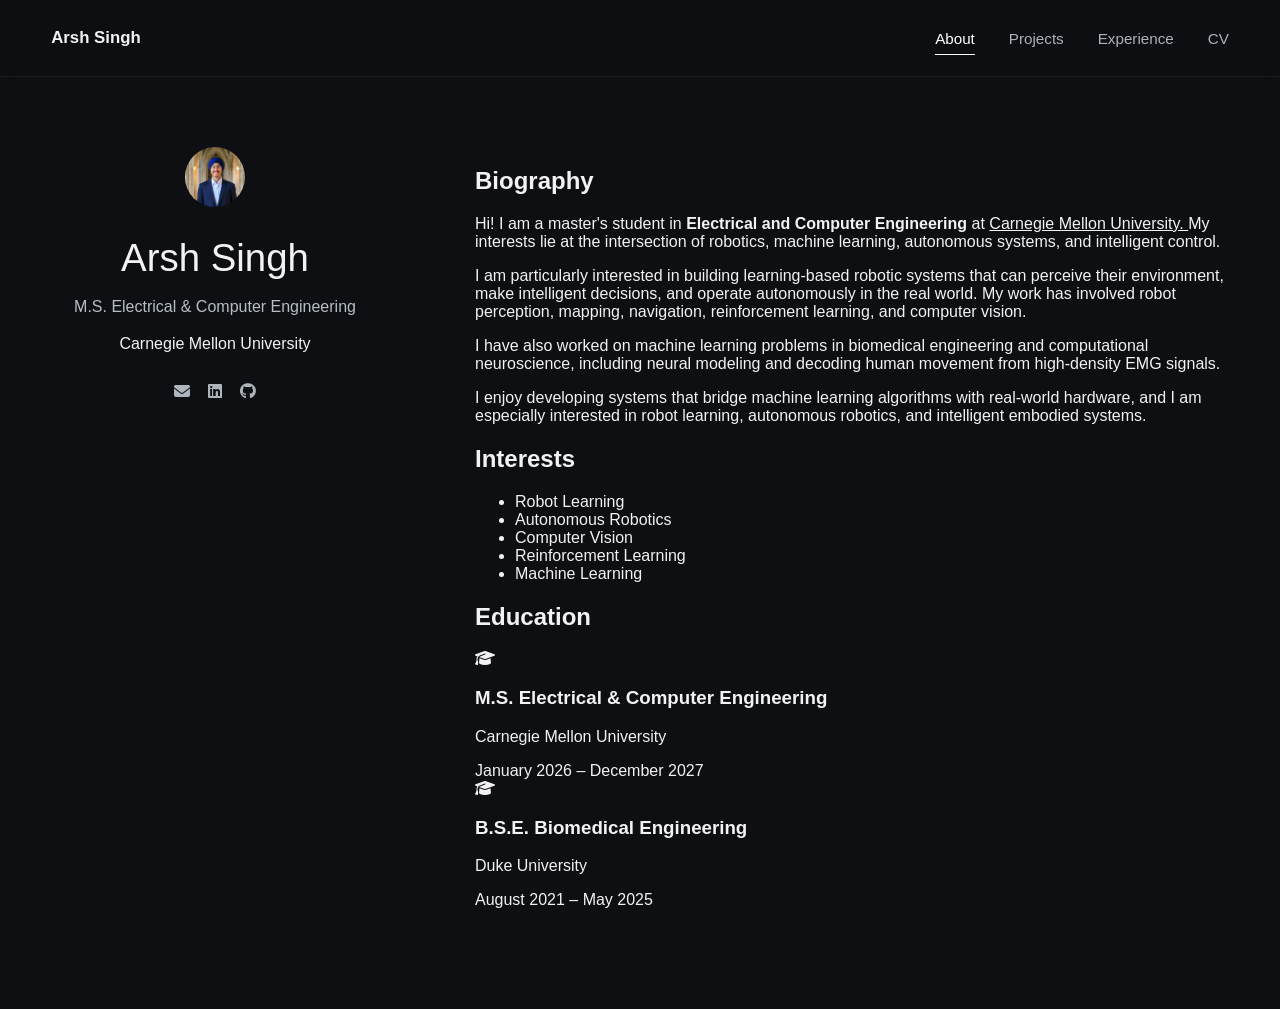
==== index.html @ 1b2712df "Changed arrow color." ====
<!DOCTYPE html>
<html lang="en">

<head>
    <meta charset="UTF-8">
    <meta name="viewport" content="width=device-width, initial-scale=1.0">

    <title>Arsh Singh | About</title>

    <link rel="stylesheet" href="style.css">

    <!-- Font Awesome for social/contact icons -->
    <link rel="stylesheet"
          href="https://cdnjs.cloudflare.com/ajax/libs/font-awesome/6.5.2/css/all.min.css">
</head>

<body>

    <nav class="navbar">

        <div class="nav-name">
            <a href="index.html">Arsh Singh</a>
        </div>

        <div class="nav-links">
            <a class="active" href="index.html">About</a>
            <a href="projects.html">Projects</a>
            <a href="experience.html">Experience</a>
            <a href="cv.pdf" target="_blank">CV</a>
        </div>

    </nav>


    <main class="about-container">

        <!-- LEFT SIDE -->
        <aside class="profile-column">

            <img
                src="ArshProfPhoto.JPG"
                alt="Arsh Singh"
                class="profile-photo"
            >

            <h1 class="profile-name">Arsh Singh</h1>

            <p class="profile-subtitle">
                M.S. Electrical & Computer Engineering
            </p>

            <p class="profile-school">
                Carnegie Mellon University
            </p>


            <div class="profile-links">

                <a href="mailto:YOUR_EMAIL"
                   aria-label="Email">
                    <i class="fa-solid fa-envelope"></i>
                </a>

                <a href="YOUR_LINKEDIN"
                   target="_blank"
                   aria-label="LinkedIn">
                    <i class="fa-brands fa-linkedin"></i>
                </a>

                <a href="YOUR_GITHUB"
                   target="_blank"
                   aria-label="GitHub">
                    <i class="fa-brands fa-github"></i>
                </a>

            </div>

        </aside>


        <!-- RIGHT SIDE -->
        <section class="biography-column">

            <h1 class="biography-title">Biography</h1>

            <div class="biography-text">

                <p>
                    Hi! I am a master's student in
                    <strong>Electrical and Computer Engineering</strong> at
                    <a href="https://www.cmu.edu/" target="_blank">
                        Carnegie Mellon University.
                    </a>
                    My interests lie at the intersection of robotics,
                    machine learning, autonomous systems, and intelligent control.
                </p>

                <p>
                    I am particularly interested in building learning-based
                    robotic systems that can perceive their environment,
                    make intelligent decisions, and operate autonomously in
                    the real world. My work has involved robot perception,
                    mapping, navigation, reinforcement learning, and
                    computer vision.
                </p>

                <p>
                    I have also worked on machine learning problems in
                    biomedical engineering and computational neuroscience,
                    including neural modeling and decoding human movement
                    from high-density EMG signals.
                </p>

                <p>
                    I enjoy developing systems that bridge machine learning
                    algorithms with real-world hardware, and I am especially
                    interested in robot learning, autonomous robotics, and
                    intelligent embodied systems.
                </p>

            </div>


            <!-- BOTTOM INFORMATION -->
            <div class="about-details">

                <div class="interests">

                    <h2>Interests</h2>

                    <ul>
                        <li>Robot Learning</li>
                        <li>Autonomous Robotics</li>
                        <li>Computer Vision</li>
                        <li>Reinforcement Learning</li>
                        <li>Machine Learning</li>
                    </ul>

                </div>


                <div class="education-summary">

                    <h2>Education</h2>


                    <div class="education-summary-item">

                        <i class="fa-solid fa-graduation-cap"></i>

                        <div>
                            <h3>M.S. Electrical & Computer Engineering</h3>

                            <p>
                                Carnegie Mellon University
                            </p>

                            <span>
                                January 2026 – December 2027
                            </span>
                        </div>

                    </div>


                    <div class="education-summary-item">

                        <i class="fa-solid fa-graduation-cap"></i>

                        <div>
                            <h3>B.S.E. Biomedical Engineering</h3>

                            <p>
                                Duke University
                            </p>

                            <span>
                                August 2021 – May 2025
                            </span>
                        </div>

                    </div>

                </div>

            </div>

        </section>

    </main>

</body>

</html>
---- style.css ----
/* =========================================================
   GLOBAL
   ========================================================= */

* {
    box-sizing: border-box;
}

html {
    scroll-behavior: smooth;
}

body {
    margin: 0;

    font-family:
        -apple-system,
        BlinkMacSystemFont,
        "Segoe UI",
        Roboto,
        Helvetica,
        Arial,
        sans-serif;

    background: #0d0f12;
    color: #f2f2f2;
}

a {
    color: inherit;
}


/* =========================================================
   NAVBAR
   ========================================================= */

.navbar {
    width: 100%;

    padding: 28px 4%;

    display: flex;
    justify-content: space-between;
    align-items: center;

    position: sticky;
    top: 0;
    z-index: 1000;

    background: rgba(13, 15, 18, 0.92);
    backdrop-filter: blur(12px);
    -webkit-backdrop-filter: blur(12px);

    border-bottom: 1px solid rgba(255, 255, 255, 0.06);
}


.nav-name a {
    font-size: 1.05rem;
    font-weight: 600;

    text-decoration: none;
}


.nav-links {
    display: flex;
    align-items: center;
    gap: 34px;
}


.nav-links a {
    position: relative;

    color: #aeb4bc;

    font-size: 0.95rem;
    font-weight: 400;

    text-decoration: none;

    transition: color 0.2s ease;
}


.nav-links a:hover {
    color: #ffffff;
}


.nav-links a.active {
    color: #ffffff;
}


.nav-links a.active::after {
    content: "";

    position: absolute;
    left: 0;
    bottom: -8px;

    width: 100%;
    height: 1px;

    background: #ffffff;
}


/* =========================================================
   GENERAL PAGE LAYOUT
   ========================================================= */

.page-container {
    width: 92%;
    max-width: 1400px;

    margin: 0 auto;
    padding: 80px 0 120px;
}


.page-title {
    margin: 0 0 70px;

    font-size: clamp(2.8rem, 5vw, 4.8rem);
    font-weight: 500;
    line-height: 1;

    letter-spacing: -0.04em;
}


/* =========================================================
   ABOUT PAGE
   ========================================================= */

.about-container {
    max-width: 1350px;

    margin: 0 auto;
    padding: 70px 45px 100px;

    display: grid;
    grid-template-columns: 340px minmax(0, 1fr);

    gap: 90px;

    align-items: start;
}


/* =========================================================
   LEFT PROFILE COLUMN
   ========================================================= */

.profile-column {
    text-align: center;

    position: sticky;
    top: 120px;
}


.profile-photo {
    width: 60px;
    height: 60px;

    object-fit: cover;
    object-position: center;

    border-radius: 50%;

    display: block;

    margin: 0 auto 28px;
}


.profile-name {
    margin: 0;

    font-size: 2.4rem;
    font-weight: 500;
    line-height: 1.2;
}


.profile-subtitle {
    margin: 14px 0 4px;

    font-size: 1rem;
    line-height: 1.5;

    color: #b7bdc5;
}


.profile-location {
    margin: 4px 0 0;

    font-size: 0.95rem;

    color: #777f89;
}


.profile-links {
    margin-top: 30px;

    display: flex;
    justify-content: center;

    gap: 18px;
}


.profile-links a {
    color: #aeb4bc;

    text-decoration: none;

    transition:
        color 0.2s ease,
        transform 0.2s ease;
}


.profile-links a:hover {
    color: #ffffff;

    transform: translateY(-2px);
}


/* =========================================================
   ABOUT CONTENT
   ========================================================= */

.about-content {
    max-width: 900px;
}


.about-content h1 {
    margin: 0 0 35px;

    font-size: clamp(3rem, 5vw, 5rem);
    font-weight: 500;

    line-height: 1;

    letter-spacing: -0.04em;
}


.about-content h2 {
    margin: 55px 0 18px;

    font-size: 1.45rem;
    font-weight: 500;
}


.about-content p {
    margin: 0 0 22px;

    color: #b7bdc5;

    font-size: 1.08rem;
    line-height: 1.8;
}


.about-content a {
    color: #ffffff;

    text-underline-offset: 4px;
}


/* =========================================================
   EXPERIENCE PAGE
   ========================================================= */

.experience-item {
    max-width: 1150px;

    padding: 0 0 58px;
    margin: 0 0 58px;

    border-bottom: 1px solid rgba(255, 255, 255, 0.08);
}


.experience-item:last-child {
    margin-bottom: 0;

    border-bottom: none;
}


.experience-item h2 {
    margin: 0 0 13px;

    font-size: clamp(1.7rem, 2.4vw, 2.35rem);
    font-weight: 500;
    line-height: 1.25;

    letter-spacing: -0.025em;
}


/* Clickable experience title */

.experience-title-link {
    display: inline-flex;
    align-items: center;

    gap: 12px;

    color: #f2f2f2;

    text-decoration: none;

    transform-origin: left center;

    transition:
        transform 0.2s ease,
        color 0.2s ease;
}


.experience-arrow {
    display: inline-block;

    color: #ffffff;

    font-size: 0.85em;
    font-weight: 400;

    transition:
        transform 0.2s ease,
        color 0.2s ease,
        opacity 0.2s ease;
}


/* Grow title and move arrow when hovered */

.experience-title-link:hover {
    color: #ffffff;

    transform: scale(1.05);
}


.experience-title-link:hover .experience-arrow {
    color: #ffffff;

    transform: translateX(5px);
}


.experience-item h3 {
    margin: 0 0 7px;

    color: #d2d6dc;

    font-size: 1.05rem;
    font-weight: 500;
}


.experience-item .date {
    margin: 0 0 22px;

    color: #777f89;

    font-size: 0.9rem;
}


.experience-item p {
    max-width: 900px;

    margin: 0;

    color: #aeb4bc;

    font-size: 1.02rem;
    line-height: 1.75;
}


/* =========================================================
   PROJECTS PAGE
   ========================================================= */

.project-item {
    max-width: 1150px;

    padding: 0 0 58px;
    margin: 0 0 58px;

    border-bottom: 1px solid rgba(255, 255, 255, 0.08);
}


.project-item:last-child {
    margin-bottom: 0;

    border-bottom: none;
}


.project-item h2 {
    margin: 0 0 15px;

    font-size: clamp(1.7rem, 2.4vw, 2.35rem);
    font-weight: 500;

    line-height: 1.25;

    letter-spacing: -0.025em;
}


.project-title-link {
    color: #f2f2f2;

    text-decoration: none;

    transition: color 0.2s ease;
}


.project-title-link:hover {
    color: #ffffff;
}


.project-item .date {
    margin: 0 0 20px;

    color: #777f89;

    font-size: 0.9rem;
}


.project-item p {
    max-width: 900px;

    margin: 0;

    color: #aeb4bc;

    font-size: 1.02rem;
    line-height: 1.75;
}


/* =========================================================
   DETAIL PAGES
   ========================================================= */

.detail-container {
    width: 92%;
    max-width: 1400px;

    margin: 0 auto;

    padding: 80px 0 120px;
}


.detail-header {
    max-width: 1100px;

    margin-bottom: 65px;
}


.detail-header h1 {
    margin: 0 0 18px;

    font-size: clamp(2.7rem, 5vw, 4.7rem);
    font-weight: 500;

    line-height: 1.05;

    letter-spacing: -0.04em;
}


.detail-header h2 {
    margin: 0 0 12px;

    color: #c5cad1;

    font-size: 1.3rem;
    font-weight: 400;
}


.detail-header .date {
    color: #777f89;

    font-size: 0.95rem;
}


.detail-section {
    max-width: 1100px;

    margin-bottom: 55px;
}


.detail-section h2 {
    margin: 0 0 20px;

    font-size: 1.45rem;
    font-weight: 500;
}


.detail-section h3 {
    margin: 32px 0 12px;

    font-size: 1.12rem;
    font-weight: 500;
}


.detail-section p {
    max-width: 950px;

    margin: 0 0 20px;

    color: #b7bdc5;

    font-size: 1.03rem;
    line-height: 1.8;
}


.detail-section ul {
    max-width: 950px;

    margin: 0;
    padding-left: 22px;

    color: #b7bdc5;
}


.detail-section li {
    margin-bottom: 12px;

    line-height: 1.7;
}


/* =========================================================
   RESPONSIVE
   ========================================================= */

@media (max-width: 900px) {

    .navbar {
        padding: 24px 5%;
    }


    .nav-links {
        gap: 20px;
    }


    .about-container {
        grid-template-columns: 1fr;

        gap: 55px;

        padding: 55px 6% 90px;
    }


    .profile-column {
        position: static;
    }


    .about-content {
        max-width: none;
    }


    .page-container,
    .detail-container {
        width: 88%;

        padding-top: 60px;
    }


    .page-title {
        margin-bottom: 55px;
    }

}


@media (max-width: 600px) {

    .navbar {
        padding: 20px 5%;
    }


    .nav-name a {
        font-size: 0.95rem;
    }


    .nav-links {
        gap: 14px;
    }


    .nav-links a {
        font-size: 0.82rem;
    }


    .page-container,
    .detail-container {
        width: 90%;

        padding-top: 50px;
        padding-bottom: 80px;
    }


    .page-title {
        margin-bottom: 45px;
    }


    .experience-item,
    .project-item {
        padding-bottom: 42px;
        margin-bottom: 42px;
    }


    .experience-title-link {
        gap: 8px;
    }


    .experience-title-link:hover {
        transform: scale(1.03);
    }


    .experience-item p,
    .project-item p,
    .detail-section p {
        font-size: 0.98rem;
    }

}
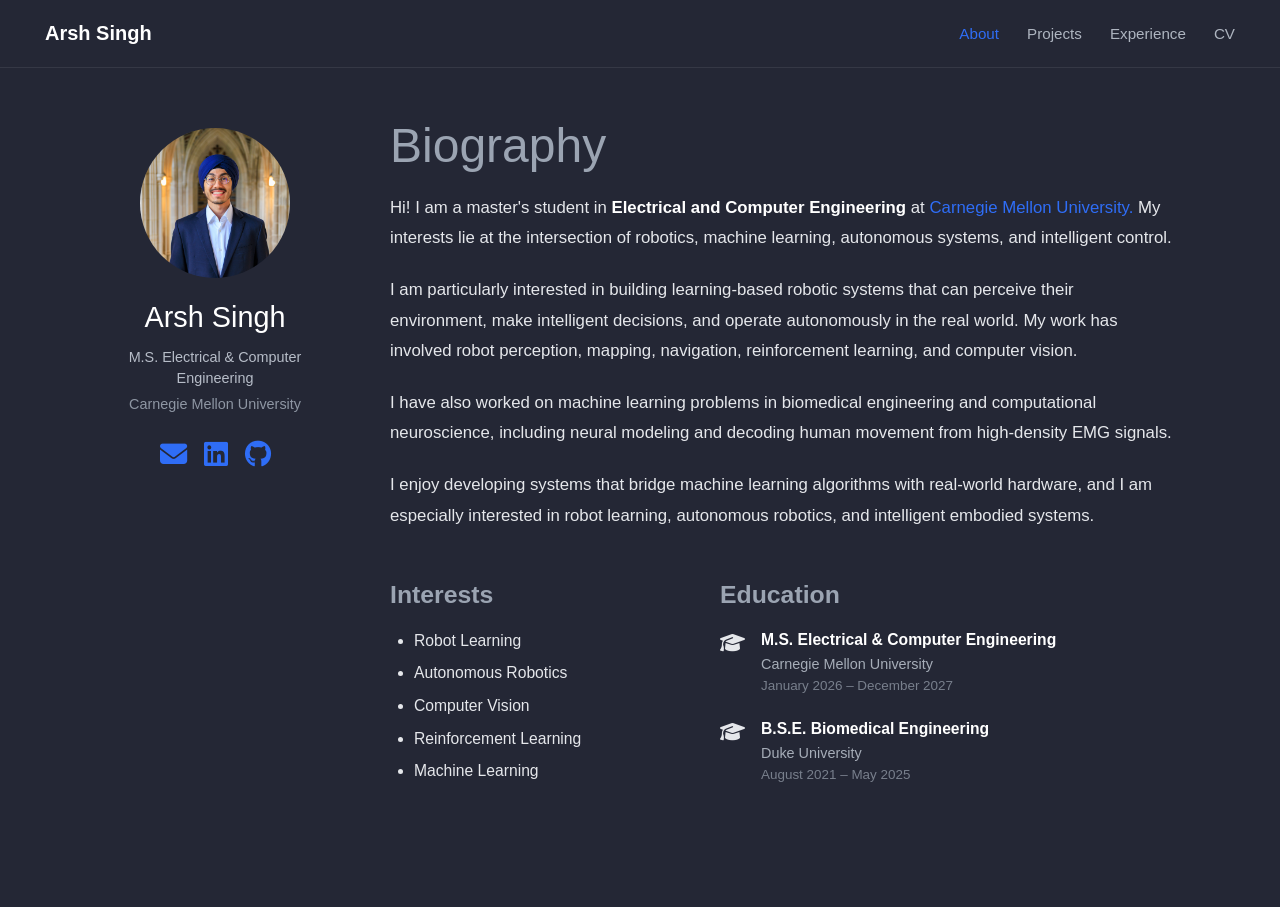
==== commit 8348f0b9: "Updated experiences page." ====
--- a/index.html
+++ b/index.html
@@ -56,18 +56,18 @@
 
             <div class="profile-links">
 
-                <a href="mailto:YOUR_EMAIL"
+                <a href="mailto:abanipal@andrew.cmu.edu"
                    aria-label="Email">
                     <i class="fa-solid fa-envelope"></i>
                 </a>
 
-                <a href="YOUR_LINKEDIN"
+                <a href="https://www.linkedin.com/in/arshbir-banipal/"
                    target="_blank"
                    aria-label="LinkedIn">
                     <i class="fa-brands fa-linkedin"></i>
                 </a>
 
-                <a href="YOUR_GITHUB"
+                <a href="https://github.com/ArshSingh02"
                    target="_blank"
                    aria-label="GitHub">
                     <i class="fa-brands fa-github"></i>
--- a/style.css
+++ b/style.css
@@ -13,17 +13,10 @@
 body {
     margin: 0;
 
-    font-family:
-        -apple-system,
-        BlinkMacSystemFont,
-        "Segoe UI",
-        Roboto,
-        Helvetica,
-        Arial,
-        sans-serif;
-
-    background: #0d0f12;
-    color: #f2f2f2;
+    font-family: Arial, Helvetica, sans-serif;
+
+    background-color: #242735;
+    color: #ffffff;
 }
 
 a {
@@ -37,49 +30,43 @@
 
 .navbar {
     width: 100%;
-
-    padding: 28px 4%;
 
     display: flex;
     justify-content: space-between;
     align-items: center;
 
-    position: sticky;
-    top: 0;
-    z-index: 1000;
-
-    background: rgba(13, 15, 18, 0.92);
-    backdrop-filter: blur(12px);
-    -webkit-backdrop-filter: blur(12px);
-
-    border-bottom: 1px solid rgba(255, 255, 255, 0.06);
+    padding: 22px 45px;
+
+    border-bottom: 1px solid rgba(255, 255, 255, 0.08);
+
+    background-color: #242735;
 }
 
 
 .nav-name a {
-    font-size: 1.05rem;
+    text-decoration: none;
+
+    font-size: 1.25rem;
     font-weight: 600;
 
-    text-decoration: none;
+    color: #ffffff;
 }
 
 
 .nav-links {
     display: flex;
     align-items: center;
-    gap: 34px;
+
+    gap: 28px;
 }
 
 
 .nav-links a {
-    position: relative;
-
-    color: #aeb4bc;
+    text-decoration: none;
 
     font-size: 0.95rem;
-    font-weight: 400;
-
-    text-decoration: none;
+
+    color: #aeb5c0;
 
     transition: color 0.2s ease;
 }
@@ -91,62 +78,26 @@
 
 
 .nav-links a.active {
-    color: #ffffff;
-}
-
-
-.nav-links a.active::after {
-    content: "";
-
-    position: absolute;
-    left: 0;
-    bottom: -8px;
-
-    width: 100%;
-    height: 1px;
-
-    background: #ffffff;
-}
-
-
-/* =========================================================
-   GENERAL PAGE LAYOUT
-   ========================================================= */
-
-.page-container {
-    width: 92%;
-    max-width: 1400px;
+    color: #2f6df6;
+}
+
+
+/* =========================================================
+   ABOUT PAGE
+   ========================================================= */
+
+.about-container {
+    max-width: 1150px;
 
     margin: 0 auto;
-    padding: 80px 0 120px;
-}
-
-
-.page-title {
-    margin: 0 0 70px;
-
-    font-size: clamp(2.8rem, 5vw, 4.8rem);
-    font-weight: 500;
-    line-height: 1;
-
-    letter-spacing: -0.04em;
-}
-
-
-/* =========================================================
-   ABOUT PAGE
-   ========================================================= */
-
-.about-container {
-    max-width: 1350px;
-
-    margin: 0 auto;
-    padding: 70px 45px 100px;
+
+    padding: 60px 40px 100px;
 
     display: grid;
-    grid-template-columns: 340px minmax(0, 1fr);
-
-    gap: 90px;
+
+    grid-template-columns: 220px minmax(0, 1fr);
+
+    gap: 65px;
 
     align-items: start;
 }
@@ -158,15 +109,12 @@
 
 .profile-column {
     text-align: center;
-
-    position: sticky;
-    top: 120px;
 }
 
 
 .profile-photo {
-    width: 60px;
-    height: 60px;
+    width: 150px;
+    height: 150px;
 
     object-fit: cover;
     object-position: center;
@@ -175,153 +123,307 @@
 
     display: block;
 
-    margin: 0 auto 28px;
+    margin: 0 auto 22px;
 }
 
 
 .profile-name {
     margin: 0;
 
-    font-size: 2.4rem;
+    font-size: 1.8rem;
+
     font-weight: 500;
+
     line-height: 1.2;
+
+    color: #ffffff;
 }
 
 
 .profile-subtitle {
-    margin: 14px 0 4px;
-
-    font-size: 1rem;
+    margin: 12px 0 4px;
+
+    font-size: 0.9rem;
+
     line-height: 1.5;
 
-    color: #b7bdc5;
-}
-
-
-.profile-location {
-    margin: 4px 0 0;
-
-    font-size: 0.95rem;
-
-    color: #777f89;
-}
-
+    color: #b7bdc8;
+}
+
+
+.profile-school {
+    margin: 0;
+
+    font-size: 0.9rem;
+
+    line-height: 1.5;
+
+    color: #8e96a3;
+}
+
+
+/* =========================================================
+   PROFILE LINKS
+   ========================================================= */
 
 .profile-links {
-    margin-top: 30px;
-
     display: flex;
+
     justify-content: center;
 
-    gap: 18px;
+    align-items: center;
+
+    gap: 17px;
+
+    margin-top: 24px;
 }
 
 
 .profile-links a {
-    color: #aeb4bc;
+    color: #2f6df6;
+
+    font-size: 1.7rem;
 
     text-decoration: none;
 
     transition:
-        color 0.2s ease,
-        transform 0.2s ease;
+        transform 0.2s ease,
+        color 0.2s ease;
 }
 
 
 .profile-links a:hover {
-    color: #ffffff;
-
-    transform: translateY(-2px);
-}
-
-
-/* =========================================================
-   ABOUT CONTENT
-   ========================================================= */
-
-.about-content {
-    max-width: 900px;
-}
-
-
-.about-content h1 {
-    margin: 0 0 35px;
-
-    font-size: clamp(3rem, 5vw, 5rem);
+    color: #6d98ff;
+
+    transform: translateY(-3px);
+}
+
+
+/* =========================================================
+   RIGHT BIOGRAPHY COLUMN
+   ========================================================= */
+
+.biography-column {
+    min-width: 0;
+}
+
+
+.biography-title {
+    margin: -8px 0 20px;
+
+    font-size: 3rem;
+
+    font-weight: 400;
+
+    line-height: 1.1;
+
+    color: #9ba4b2;
+}
+
+
+.biography-text {
+    font-size: 1.05rem;
+
+    line-height: 1.8;
+
+    color: #e5e7eb;
+}
+
+
+.biography-text p {
+    margin: 0 0 22px;
+}
+
+
+.biography-text strong {
+    font-weight: 600;
+
+    color: #ffffff;
+}
+
+
+.biography-text a {
+    color: #2f6df6;
+
+    text-decoration: none;
+}
+
+
+.biography-text a:hover {
+    text-decoration: underline;
+}
+
+
+/* =========================================================
+   DETAILS SECTION
+   ========================================================= */
+
+.about-details {
+    display: grid;
+
+    grid-template-columns: 0.8fr 1.4fr;
+
+    gap: 70px;
+
+    margin-top: 50px;
+}
+
+
+.about-details h2 {
+    margin: 0 0 20px;
+
+    font-size: 1.55rem;
+
+    font-weight: 600;
+
+    color: #9ba4b2;
+}
+
+
+/* =========================================================
+   INTERESTS
+   ========================================================= */
+
+.interests ul {
+    margin: 0;
+
+    padding-left: 24px;
+}
+
+
+.interests li {
+    margin-bottom: 9px;
+
+    font-size: 0.98rem;
+
+    line-height: 1.5;
+
+    color: #e5e7eb;
+}
+
+
+/* =========================================================
+   EDUCATION
+   ========================================================= */
+
+.education-summary {
+    display: flex;
+
+    flex-direction: column;
+}
+
+
+.education-summary-item {
+    display: flex;
+
+    gap: 16px;
+
+    margin-bottom: 24px;
+}
+
+
+.education-summary-item > i {
+    margin-top: 4px;
+
+    font-size: 1.25rem;
+
+    color: #e5e7eb;
+}
+
+
+.education-summary-item h3 {
+    margin: 0 0 5px;
+
+    font-size: 0.98rem;
+
+    font-weight: 600;
+
+    line-height: 1.4;
+
+    color: #ffffff;
+}
+
+
+.education-summary-item p {
+    margin: 0 0 4px;
+
+    font-size: 0.9rem;
+
+    color: #a6adb8;
+}
+
+
+.education-summary-item span {
+    font-size: 0.84rem;
+
+    color: #787f8c;
+}
+
+
+/* =========================================================
+   GENERAL PAGE ELEMENTS
+   ========================================================= */
+
+.page-container {
+    max-width: 1150px;
+
+    margin: 0 auto;
+
+    padding: 60px 40px 100px;
+}
+
+
+.page-title {
+    margin: 0 0 40px;
+
+    font-size: 2.6rem;
+
     font-weight: 500;
 
-    line-height: 1;
-
-    letter-spacing: -0.04em;
-}
-
-
-.about-content h2 {
-    margin: 55px 0 18px;
-
-    font-size: 1.45rem;
-    font-weight: 500;
-}
-
-
-.about-content p {
-    margin: 0 0 22px;
-
-    color: #b7bdc5;
-
-    font-size: 1.08rem;
-    line-height: 1.8;
-}
-
-
-.about-content a {
-    color: #ffffff;
-
-    text-underline-offset: 4px;
-}
-
-
-/* =========================================================
-   EXPERIENCE PAGE
-   ========================================================= */
-
-.experience-item {
-    max-width: 1150px;
-
-    padding: 0 0 58px;
-    margin: 0 0 58px;
-
-    border-bottom: 1px solid rgba(255, 255, 255, 0.08);
-}
-
-
-.experience-item:last-child {
-    margin-bottom: 0;
-
-    border-bottom: none;
-}
-
+    color: #ffffff;
+}
+
+
+/* =========================================================
+   EXPERIENCE / PROJECT ITEMS
+   ========================================================= */
+
+.experience-item,
+.project-item {
+    margin-bottom: 42px;
+}
+
+
+/* Experience employer / lab name */
 
 .experience-item h2 {
-    margin: 0 0 13px;
-
-    font-size: clamp(1.7rem, 2.4vw, 2.35rem);
-    font-weight: 500;
+    margin: 0 0 18px;
+
+    font-size: 2rem;
+
+    font-weight: 600;
+
     line-height: 1.25;
-
-    letter-spacing: -0.025em;
-}
-
-
-/* Clickable experience title */
+}
+
+
+/* Keep project title styling unchanged */
+
+.project-item h2 {
+    margin-bottom: 8px;
+
+    font-size: 1.35rem;
+
+    font-weight: 600;
+}
+
 
 .experience-title-link {
     display: inline-flex;
     align-items: center;
-
-    gap: 12px;
-
-    color: #f2f2f2;
+    gap: 10px;
+
+    color: #ffffff;
 
     text-decoration: none;
 
@@ -333,235 +435,150 @@
 }
 
 
+.experience-title-link:hover {
+    color: #ffffff;
+
+    transform: scale(1.05);
+}
+
+
 .experience-arrow {
     display: inline-block;
 
     color: #ffffff;
 
-    font-size: 0.85em;
+    font-size: 0.9em;
     font-weight: 400;
 
-    transition:
-        transform 0.2s ease,
-        color 0.2s ease,
-        opacity 0.2s ease;
-}
-
-
-/* Grow title and move arrow when hovered */
-
-.experience-title-link:hover {
-    color: #ffffff;
-
-    transform: scale(1.05);
+    transition: transform 0.2s ease;
 }
 
 
 .experience-title-link:hover .experience-arrow {
-    color: #ffffff;
-
     transform: translateX(5px);
 }
 
 
-.experience-item h3 {
-    margin: 0 0 7px;
-
-    color: #d2d6dc;
+/* Role + date / location row */
+
+.experience-meta {
+    display: flex;
+
+    justify-content: space-between;
+
+    align-items: baseline;
+
+    gap: 30px;
+
+    margin-bottom: 18px;
+}
+
+
+.experience-meta h3 {
+    margin: 0;
+
+    font-size: 1.3rem;
+
+    font-weight: 600;
+
+    line-height: 1.4;
+
+    color: #ffffff;
+}
+
+
+.experience-meta .date {
+    margin: 0;
+
+    flex-shrink: 0;
+
+    font-size: 0.9rem;
+
+    line-height: 1.4;
+
+    color: #8e96a3;
+
+    text-align: right;
+}
+
+
+/* Experience description */
+
+.experience-item > p {
+    margin: 0;
 
     font-size: 1.05rem;
+
+    line-height: 1.55;
+
+    color: #ffffff;
+}
+
+
+/* Experience skills */
+
+.experience-item .skills {
+    margin-top: 12px;
+
+    font-size: 0.95rem;
+
     font-weight: 500;
-}
-
-
-.experience-item .date {
-    margin: 0 0 22px;
-
-    color: #777f89;
+
+    line-height: 1.5;
+
+    color: #9da4b3;
+}
+
+
+/* Experience publication / repository links */
+
+.experience-item .experience-links {
+    margin-top: 12px;
+
+    font-size: 0.95rem;
+
+    line-height: 1.6;
+
+    color: #9da4b3;
+}
+
+
+.experience-links a {
+    color: #ffffff;
+
+    text-decoration: underline;
+
+    text-underline-offset: 3px;
+}
+
+
+.experience-links a:hover {
+    color: #cfd3dc;
+}
+
+
+/* Keep project titles unchanged */
+
+.project-title-link {
+    color: #ffffff;
+
+    text-decoration: none;
+
+    transition: color 0.2s ease;
+}
+
+
+.project-title-link:hover {
+    color: #2f6df6;
+}
+
+
+.date {
+    margin-top: 4px;
 
     font-size: 0.9rem;
-}
-
-
-.experience-item p {
-    max-width: 900px;
-
-    margin: 0;
-
-    color: #aeb4bc;
-
-    font-size: 1.02rem;
-    line-height: 1.75;
-}
-
-
-/* =========================================================
-   PROJECTS PAGE
-   ========================================================= */
-
-.project-item {
-    max-width: 1150px;
-
-    padding: 0 0 58px;
-    margin: 0 0 58px;
-
-    border-bottom: 1px solid rgba(255, 255, 255, 0.08);
-}
-
-
-.project-item:last-child {
-    margin-bottom: 0;
-
-    border-bottom: none;
-}
-
-
-.project-item h2 {
-    margin: 0 0 15px;
-
-    font-size: clamp(1.7rem, 2.4vw, 2.35rem);
-    font-weight: 500;
-
-    line-height: 1.25;
-
-    letter-spacing: -0.025em;
-}
-
-
-.project-title-link {
-    color: #f2f2f2;
-
-    text-decoration: none;
-
-    transition: color 0.2s ease;
-}
-
-
-.project-title-link:hover {
-    color: #ffffff;
-}
-
-
-.project-item .date {
-    margin: 0 0 20px;
-
-    color: #777f89;
-
-    font-size: 0.9rem;
-}
-
-
-.project-item p {
-    max-width: 900px;
-
-    margin: 0;
-
-    color: #aeb4bc;
-
-    font-size: 1.02rem;
-    line-height: 1.75;
-}
-
-
-/* =========================================================
-   DETAIL PAGES
-   ========================================================= */
-
-.detail-container {
-    width: 92%;
-    max-width: 1400px;
-
-    margin: 0 auto;
-
-    padding: 80px 0 120px;
-}
-
-
-.detail-header {
-    max-width: 1100px;
-
-    margin-bottom: 65px;
-}
-
-
-.detail-header h1 {
-    margin: 0 0 18px;
-
-    font-size: clamp(2.7rem, 5vw, 4.7rem);
-    font-weight: 500;
-
-    line-height: 1.05;
-
-    letter-spacing: -0.04em;
-}
-
-
-.detail-header h2 {
-    margin: 0 0 12px;
-
-    color: #c5cad1;
-
-    font-size: 1.3rem;
-    font-weight: 400;
-}
-
-
-.detail-header .date {
-    color: #777f89;
-
-    font-size: 0.95rem;
-}
-
-
-.detail-section {
-    max-width: 1100px;
-
-    margin-bottom: 55px;
-}
-
-
-.detail-section h2 {
-    margin: 0 0 20px;
-
-    font-size: 1.45rem;
-    font-weight: 500;
-}
-
-
-.detail-section h3 {
-    margin: 32px 0 12px;
-
-    font-size: 1.12rem;
-    font-weight: 500;
-}
-
-
-.detail-section p {
-    max-width: 950px;
-
-    margin: 0 0 20px;
-
-    color: #b7bdc5;
-
-    font-size: 1.03rem;
-    line-height: 1.8;
-}
-
-
-.detail-section ul {
-    max-width: 950px;
-
-    margin: 0;
-    padding-left: 22px;
-
-    color: #b7bdc5;
-}
-
-
-.detail-section li {
-    margin-bottom: 12px;
-
-    line-height: 1.7;
+
+    color: #8e96a3;
 }
 
 
@@ -572,106 +589,165 @@
 @media (max-width: 900px) {
 
     .navbar {
-        padding: 24px 5%;
+        padding-left: 30px;
+        padding-right: 30px;
+    }
+
+
+    .about-container {
+        grid-template-columns: 180px minmax(0, 1fr);
+
+        gap: 45px;
+
+        padding-left: 30px;
+        padding-right: 30px;
+    }
+
+
+    .profile-photo {
+        width: 130px;
+        height: 130px;
+    }
+
+
+    .profile-name {
+        font-size: 1.6rem;
+    }
+
+
+    .profile-subtitle,
+    .profile-school {
+        font-size: 0.85rem;
+    }
+
+
+    .biography-title {
+        font-size: 2.7rem;
+    }
+
+
+    .about-details {
+        grid-template-columns: 1fr;
+
+        gap: 35px;
+    }
+
+
+    .page-container {
+        padding-left: 30px;
+        padding-right: 30px;
+    }
+}
+
+
+/* =========================================================
+   MOBILE
+   ========================================================= */
+
+@media (max-width: 700px) {
+
+    .navbar {
+        flex-direction: column;
+
+        gap: 16px;
+
+        padding: 20px 22px;
     }
 
 
     .nav-links {
-        gap: 20px;
+        gap: 18px;
+
+        flex-wrap: wrap;
+
+        justify-content: center;
     }
 
 
     .about-container {
-        grid-template-columns: 1fr;
-
-        gap: 55px;
-
-        padding: 55px 6% 90px;
+        display: block;
+
+        padding: 40px 22px 80px;
     }
 
 
     .profile-column {
-        position: static;
-    }
-
-
-    .about-content {
-        max-width: none;
-    }
-
-
-    .page-container,
-    .detail-container {
-        width: 88%;
-
-        padding-top: 60px;
+        margin-bottom: 50px;
+    }
+
+
+    .profile-photo {
+        width: 130px;
+        height: 130px;
+    }
+
+
+    .profile-name {
+        font-size: 1.65rem;
+    }
+
+
+    .profile-links a {
+        font-size: 1.55rem;
+    }
+
+
+    .biography-title {
+        font-size: 2.35rem;
+
+        text-align: left;
+    }
+
+
+    .biography-text {
+        font-size: 1rem;
+
+        line-height: 1.75;
+    }
+
+
+    .about-details {
+        margin-top: 45px;
+    }
+
+
+    .page-container {
+        padding: 40px 22px 80px;
     }
 
 
     .page-title {
-        margin-bottom: 55px;
-    }
-
-}
-
-
-@media (max-width: 600px) {
-
-    .navbar {
-        padding: 20px 5%;
-    }
-
-
-    .nav-name a {
-        font-size: 0.95rem;
-    }
-
-
-    .nav-links {
-        gap: 14px;
-    }
-
-
-    .nav-links a {
-        font-size: 0.82rem;
-    }
-
-
-    .page-container,
-    .detail-container {
-        width: 90%;
-
-        padding-top: 50px;
-        padding-bottom: 80px;
-    }
-
-
-    .page-title {
-        margin-bottom: 45px;
-    }
-
-
-    .experience-item,
-    .project-item {
-        padding-bottom: 42px;
-        margin-bottom: 42px;
-    }
-
-
-    .experience-title-link {
-        gap: 8px;
-    }
-
-
-    .experience-title-link:hover {
-        transform: scale(1.03);
-    }
-
-
-    .experience-item p,
-    .project-item p,
-    .detail-section p {
-        font-size: 0.98rem;
-    }
-
+        font-size: 2.2rem;
+    }
+
+
+    .experience-item h2 {
+        font-size: 1.65rem;
+    }
+
+
+    .experience-meta {
+        flex-direction: column;
+
+        align-items: flex-start;
+
+        gap: 6px;
+
+        margin-bottom: 16px;
+    }
+
+
+    .experience-meta h3 {
+        font-size: 1.2rem;
+    }
+
+
+    .experience-meta .date {
+        text-align: left;
+    }
+
+
+    .experience-item > p {
+        font-size: 1rem;
+    }
 }
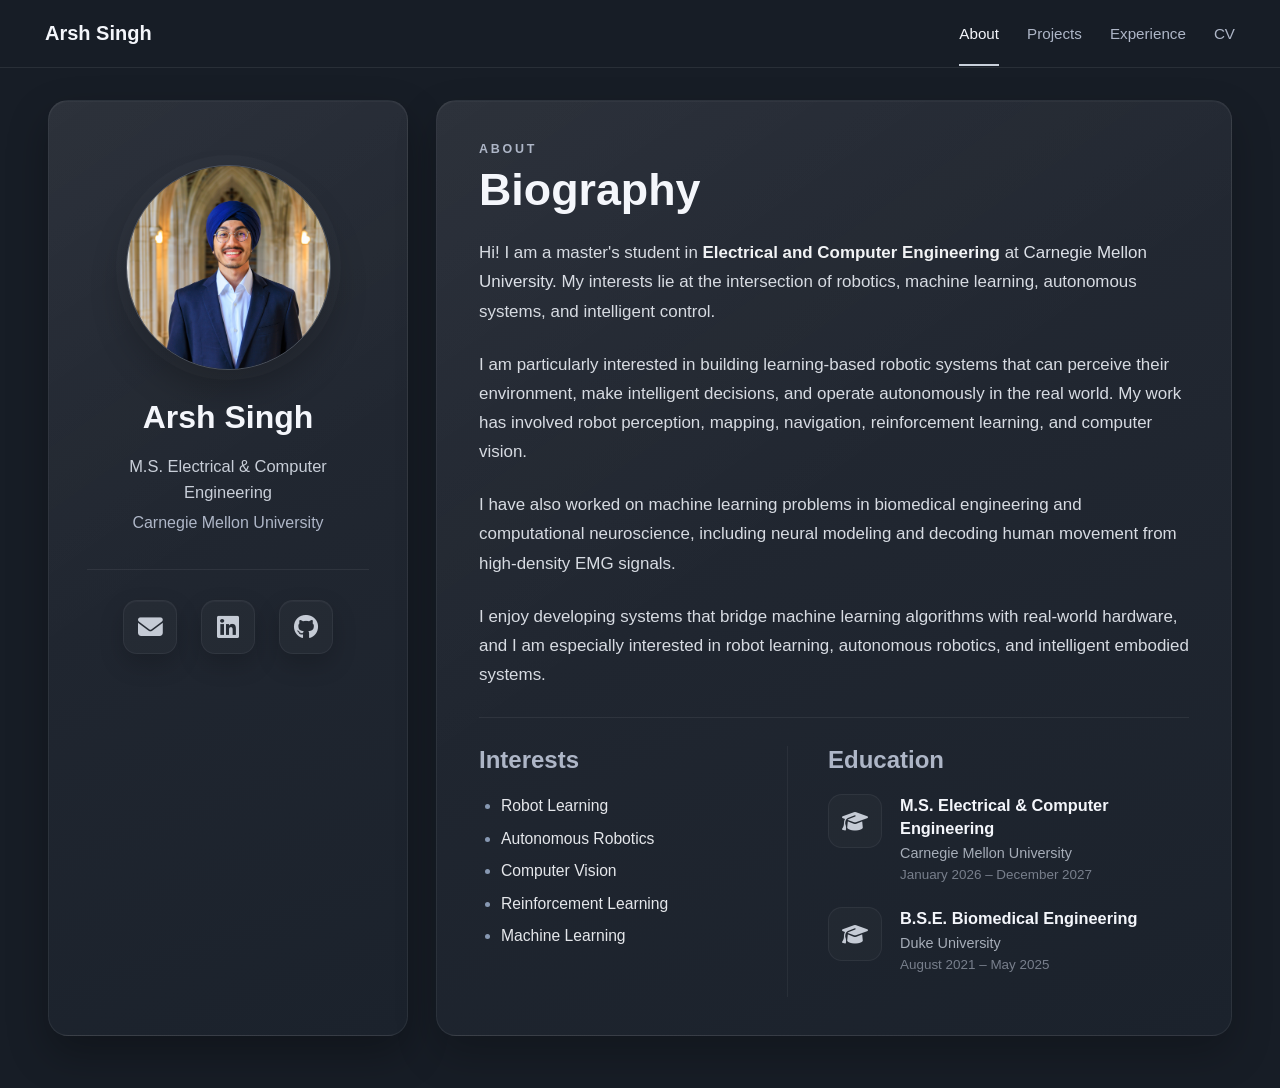
==== commit 31f9aa88: "redesigning about page and nav bar" ====
--- a/index.html
+++ b/index.html
@@ -80,6 +80,8 @@
 
         <!-- RIGHT SIDE -->
         <section class="biography-column">
+
+            <p class="about-eyebrow">About</p>
 
             <h1 class="biography-title">Biography</h1>
 
@@ -191,4 +193,4 @@
 
 </body>
 
-</html>+</html>
--- a/style.css
+++ b/style.css
@@ -6,6 +6,16 @@
     box-sizing: border-box;
 }
 
+:root {
+    --site-bg: #171d26;
+    --site-surface: #222731;
+    --site-surface-raised: #252a34;
+    --site-text: #f4f6fb;
+    --site-muted: #aeb6c7;
+    --site-subtle: #8f98aa;
+    --site-accent: #c9d0db;
+}
+
 html {
     scroll-behavior: smooth;
 }
@@ -13,10 +23,10 @@
 body {
     margin: 0;
 
-    font-family: Arial, Helvetica, sans-serif;
-
-    background-color: #242735;
-    color: #ffffff;
+    font-family: Inter, -apple-system, BlinkMacSystemFont, "Segoe UI", "Helvetica Neue", Helvetica, Arial, sans-serif;
+
+    background-color: var(--site-bg);
+    color: var(--site-text);
 }
 
 a {
@@ -39,7 +49,7 @@
 
     border-bottom: 1px solid rgba(255, 255, 255, 0.08);
 
-    background-color: #242735;
+    background-color: var(--site-bg);
 }
 
 
@@ -49,7 +59,7 @@
     font-size: 1.25rem;
     font-weight: 600;
 
-    color: #ffffff;
+    color: var(--site-text);
 }
 
 
@@ -62,23 +72,43 @@
 
 
 .nav-links a {
+    position: relative;
+
     text-decoration: none;
 
     font-size: 0.95rem;
 
-    color: #aeb5c0;
+    color: var(--site-muted);
 
     transition: color 0.2s ease;
 }
 
+.nav-links a::after {
+    content: "";
+    position: absolute;
+    left: 0;
+    right: 0;
+    bottom: -24px;
+
+    height: 2px;
+
+    background: transparent;
+
+    transition: background 0.2s ease;
+}
+
 
 .nav-links a:hover {
-    color: #ffffff;
+    color: var(--site-text);
 }
 
 
 .nav-links a.active {
-    color: #2f6df6;
+    color: var(--site-text);
+}
+
+.nav-links a.active::after {
+    background: var(--site-accent);
 }
 
 
@@ -87,19 +117,19 @@
    ========================================================= */
 
 .about-container {
-    max-width: 1150px;
+    max-width: 1400px;
 
     margin: 0 auto;
 
-    padding: 60px 40px 100px;
+    padding: 32px 48px 52px;
 
     display: grid;
 
-    grid-template-columns: 220px minmax(0, 1fr);
-
-    gap: 65px;
-
-    align-items: start;
+    grid-template-columns: minmax(320px, 360px) minmax(0, 1fr);
+
+    gap: 28px;
+
+    align-items: stretch;
 }
 
 
@@ -109,12 +139,23 @@
 
 .profile-column {
     text-align: center;
+
+    padding: 56px 38px 48px;
+
+    background:
+        linear-gradient(145deg, rgba(255, 255, 255, 0.035), rgba(255, 255, 255, 0) 48%),
+        linear-gradient(160deg, var(--site-surface-raised) 0%, #1b222c 100%);
+    border: 1px solid rgba(255, 255, 255, 0.065);
+    border-radius: 20px;
+    box-shadow:
+        inset 0 1px 0 rgba(255, 255, 255, 0.035),
+        0 18px 40px rgba(0, 0, 0, 0.28);
 }
 
 
 .profile-photo {
-    width: 150px;
-    height: 150px;
+    width: 205px;
+    height: 205px;
 
     object-fit: cover;
     object-position: center;
@@ -123,42 +164,47 @@
 
     display: block;
 
-    margin: 0 auto 22px;
+    margin: 8px auto 28px;
+
+    border: 1px solid rgba(201, 208, 219, 0.24);
+    box-shadow:
+        0 0 0 10px rgba(255, 255, 255, 0.018),
+        0 20px 36px rgba(0, 0, 0, 0.24);
 }
 
 
 .profile-name {
     margin: 0;
 
-    font-size: 1.8rem;
-
-    font-weight: 500;
+    font-size: 2rem;
+
+    font-weight: 700;
 
     line-height: 1.2;
 
-    color: #ffffff;
+    color: var(--site-text);
 }
 
 
 .profile-subtitle {
-    margin: 12px 0 4px;
-
-    font-size: 0.9rem;
-
-    line-height: 1.5;
-
-    color: #b7bdc8;
+    margin: 18px 0 6px;
+
+    font-size: 1.03rem;
+
+    line-height: 1.55;
+
+    color: #c8ced8;
 }
 
 
 .profile-school {
     margin: 0;
 
-    font-size: 0.9rem;
+    font-size: 1rem;
 
     line-height: 1.5;
 
-    color: #8e96a3;
+    color: var(--site-muted);
 }
 
 
@@ -173,29 +219,51 @@
 
     align-items: center;
 
-    gap: 17px;
-
-    margin-top: 24px;
+    gap: 24px;
+
+    margin-top: 34px;
+    padding-top: 30px;
+
+    border-top: 1px solid rgba(255, 255, 255, 0.065);
 }
 
 
 .profile-links a {
-    color: #2f6df6;
-
-    font-size: 1.7rem;
+    display: flex;
+    align-items: center;
+    justify-content: center;
+
+    width: 54px;
+    height: 54px;
+
+    color: #c5cbd5;
+
+    font-size: 1.55rem;
 
     text-decoration: none;
 
+    background: rgba(255, 255, 255, 0.025);
+    border: 1px solid rgba(255, 255, 255, 0.055);
+    border-radius: 14px;
+    box-shadow:
+        inset 0 1px 0 rgba(255, 255, 255, 0.035),
+        0 10px 24px rgba(0, 0, 0, 0.18);
+
     transition:
-        transform 0.2s ease,
-        color 0.2s ease;
+        background 0.18s ease,
+        border-color 0.18s ease,
+        color 0.18s ease,
+        transform 0.18s ease;
 }
 
 
 .profile-links a:hover {
-    color: #6d98ff;
-
-    transform: translateY(-3px);
+    color: #ffffff;
+
+    background: rgba(255, 255, 255, 0.055);
+    border-color: rgba(255, 255, 255, 0.09);
+
+    transform: translateY(-2px);
 }
 
 
@@ -205,52 +273,80 @@
 
 .biography-column {
     min-width: 0;
+
+    padding: 38px 42px;
+
+    background:
+        linear-gradient(145deg, rgba(255, 255, 255, 0.035), rgba(255, 255, 255, 0) 46%),
+        linear-gradient(160deg, var(--site-surface-raised) 0%, #1b222c 100%);
+    border: 1px solid rgba(255, 255, 255, 0.065);
+    border-radius: 20px;
+    box-shadow:
+        inset 0 1px 0 rgba(255, 255, 255, 0.035),
+        0 18px 40px rgba(0, 0, 0, 0.22);
+}
+
+.about-eyebrow {
+    margin: 3px 0 8px;
+
+    font-size: 0.78rem;
+    font-weight: 600;
+    letter-spacing: 0.22em;
+    line-height: 1.2;
+    text-transform: uppercase;
+
+    color: var(--site-muted);
 }
 
 
 .biography-title {
-    margin: -8px 0 20px;
-
-    font-size: 3rem;
-
-    font-weight: 400;
+    margin: 0 0 24px;
+
+    font-size: clamp(2.4rem, 3.5vw, 3rem);
+
+    font-weight: 700;
 
     line-height: 1.1;
 
-    color: #9ba4b2;
+    color: var(--site-text);
 }
 
 
 .biography-text {
-    font-size: 1.05rem;
-
-    line-height: 1.8;
-
-    color: #e5e7eb;
+    max-width: 900px;
+
+    font-size: 1.06rem;
+
+    line-height: 1.72;
+
+    color: #d7dbe2;
 }
 
 
 .biography-text p {
-    margin: 0 0 22px;
+    margin: 0 0 24px;
 }
 
 
 .biography-text strong {
     font-weight: 600;
 
-    color: #ffffff;
+    color: #f2f3f5;
 }
 
 
 .biography-text a {
-    color: #2f6df6;
+    color: #dde1e8;
 
     text-decoration: none;
 }
 
 
 .biography-text a:hover {
+    color: #ffffff;
+
     text-decoration: underline;
+    text-underline-offset: 4px;
 }
 
 
@@ -261,22 +357,25 @@
 .about-details {
     display: grid;
 
-    grid-template-columns: 0.8fr 1.4fr;
-
-    gap: 70px;
-
-    margin-top: 50px;
+    grid-template-columns: 0.8fr 1.2fr;
+
+    gap: 40px;
+
+    margin-top: 28px;
+    padding-top: 28px;
+
+    border-top: 1px solid rgba(255, 255, 255, 0.065);
 }
 
 
 .about-details h2 {
     margin: 0 0 20px;
 
-    font-size: 1.55rem;
+    font-size: 1.5rem;
 
     font-weight: 600;
 
-    color: #9ba4b2;
+    color: var(--site-muted);
 }
 
 
@@ -287,7 +386,7 @@
 .interests ul {
     margin: 0;
 
-    padding-left: 24px;
+    padding-left: 22px;
 }
 
 
@@ -301,6 +400,10 @@
     color: #e5e7eb;
 }
 
+.interests li::marker {
+    color: #8798b2;
+}
+
 
 /* =========================================================
    EDUCATION
@@ -310,37 +413,52 @@
     display: flex;
 
     flex-direction: column;
+
+    padding-left: 40px;
+
+    border-left: 1px solid rgba(255, 255, 255, 0.055);
 }
 
 
 .education-summary-item {
     display: flex;
 
-    gap: 16px;
+    gap: 18px;
 
     margin-bottom: 24px;
 }
 
 
 .education-summary-item > i {
-    margin-top: 4px;
-
-    font-size: 1.25rem;
-
-    color: #e5e7eb;
+    display: flex;
+    align-items: center;
+    justify-content: center;
+
+    flex: 0 0 54px;
+    width: 54px;
+    height: 54px;
+    margin-top: 0;
+
+    font-size: 1.3rem;
+
+    color: #c5cbd5;
+
+    background: rgba(255, 255, 255, 0.025);
+    border: 1px solid rgba(255, 255, 255, 0.055);
+    border-radius: 14px;
 }
 
 
 .education-summary-item h3 {
     margin: 0 0 5px;
 
-    font-size: 0.98rem;
+    font-size: 1.02rem;
 
     font-weight: 600;
 
     line-height: 1.4;
 
-    color: #ffffff;
+    color: var(--site-text);
 }
 
 
@@ -383,6 +501,292 @@
     color: #ffffff;
 }
 
+.projects-page {
+    max-width: 1280px;
+
+    padding-top: 58px;
+}
+
+.projects-page .page-title {
+    margin-bottom: 12px;
+
+    font-size: clamp(3rem, 5.4vw, 4.6rem);
+    font-weight: 680;
+    line-height: 1;
+    letter-spacing: 0;
+
+    color: var(--site-text);
+    text-shadow: 0 10px 30px rgba(0, 0, 0, 0.28);
+}
+
+.projects-subtitle {
+    margin: 0 0 30px;
+
+    font-size: 1.45rem;
+    line-height: 1.45;
+
+    color: var(--site-muted);
+}
+
+.project-card-list {
+    display: flex;
+    flex-direction: column;
+    gap: 26px;
+}
+
+.project-card {
+    position: relative;
+
+    display: grid;
+    grid-template-columns: minmax(230px, 29%) minmax(0, 1fr) 56px;
+    align-items: center;
+    gap: 38px;
+
+    min-height: 220px;
+    width: 100%;
+    padding: 16px 22px 16px 16px;
+
+    color: inherit;
+    text-decoration: none;
+
+    background:
+        linear-gradient(145deg, rgba(255, 255, 255, 0.04), rgba(255, 255, 255, 0) 42%),
+        linear-gradient(160deg, var(--site-surface-raised) 0%, var(--site-surface) 100%);
+    border: 1px solid rgba(255, 255, 255, 0.07);
+    border-radius: 18px;
+    box-shadow:
+        inset 0 1px 0 rgba(255, 255, 255, 0.07),
+        inset 1px 0 0 rgba(255, 255, 255, 0.03),
+        0 22px 44px rgba(0, 0, 0, 0.28),
+        0 2px 6px rgba(0, 0, 0, 0.22);
+
+    transition:
+        border-color 0.2s ease,
+        box-shadow 0.2s ease,
+        transform 0.2s ease,
+        background-color 0.2s ease;
+}
+
+.project-card:hover,
+.project-card:focus-visible {
+    transform: translateY(-3px);
+
+    border-color: rgba(255, 255, 255, 0.12);
+    box-shadow:
+        inset 0 1px 0 rgba(255, 255, 255, 0.1),
+        inset 1px 0 0 rgba(255, 255, 255, 0.04),
+        0 28px 52px rgba(0, 0, 0, 0.34),
+        0 2px 8px rgba(0, 0, 0, 0.25);
+}
+
+.project-card:focus-visible {
+    outline: 2px solid rgba(174, 181, 192, 0.75);
+    outline-offset: 4px;
+}
+
+.project-card-media {
+    display: flex;
+    align-items: center;
+    justify-content: center;
+
+    width: 100%;
+    min-height: 194px;
+    aspect-ratio: 1.55 / 1;
+
+    background: linear-gradient(145deg, #151a20, #10151a);
+    border: 1px solid rgba(255, 255, 255, 0.06);
+    border-radius: 10px;
+    box-shadow:
+        inset 0 1px 0 rgba(255, 255, 255, 0.05),
+        inset 0 -18px 38px rgba(0, 0, 0, 0.2);
+    overflow: hidden;
+}
+
+.project-card-media img {
+    display: block;
+
+    width: 100%;
+    height: 100%;
+
+    object-fit: fill;
+}
+
+.project-card-media-image {
+    background: #11161c;
+}
+
+.project-placeholder-icon {
+    position: relative;
+
+    width: 78px;
+    height: 64px;
+
+    border: 5px solid #566071;
+    border-radius: 8px;
+
+    opacity: 0.72;
+}
+
+.project-placeholder-icon::before {
+    content: "";
+    position: absolute;
+    right: 18px;
+    top: 12px;
+
+    width: 17px;
+    height: 17px;
+
+    background: #657083;
+    border-radius: 50%;
+}
+
+.project-placeholder-icon::after {
+    content: "";
+    position: absolute;
+    left: 11px;
+    bottom: 10px;
+
+    width: 48px;
+    height: 28px;
+
+    background: linear-gradient(135deg, #667185 0 45%, transparent 46%),
+        linear-gradient(45deg, #535d6f 0 52%, transparent 53%);
+}
+
+.project-card-body {
+    display: flex;
+    flex-direction: column;
+    align-items: flex-start;
+
+    min-width: 0;
+}
+
+.project-card-date {
+    display: block;
+
+    max-width: 100%;
+    margin-bottom: 14px;
+
+    font-size: 0.82rem;
+    font-weight: 500;
+    letter-spacing: 0.22em;
+    line-height: 1.2;
+
+    color: var(--site-muted);
+}
+
+.project-card-title {
+    display: block;
+
+    max-width: 100%;
+    margin-bottom: 14px;
+
+    font-size: clamp(1.55rem, 2.05vw, 1.92rem);
+    font-weight: 650;
+    line-height: 1.2;
+
+    color: var(--site-text);
+}
+
+.project-card-tags {
+    display: block;
+
+    max-width: 100%;
+    margin-bottom: 18px;
+
+    font-size: 1rem;
+    line-height: 1.45;
+    overflow-wrap: anywhere;
+
+    color: var(--site-muted);
+}
+
+.project-card-description {
+    display: block;
+
+    width: 100%;
+    max-width: 770px;
+
+    font-size: 1.08rem;
+    line-height: 1.58;
+    overflow-wrap: anywhere;
+
+    color: #d9dee8;
+}
+
+.project-card-links {
+    display: block;
+
+    margin-top: 14px;
+
+    font-size: 0.95rem;
+    line-height: 1.5;
+
+    color: var(--site-muted);
+}
+
+.project-card-arrow {
+    display: flex;
+    align-items: center;
+    justify-content: center;
+
+    width: 54px;
+    height: 54px;
+
+    align-self: center;
+
+    font-size: 1.8rem;
+    font-weight: 300;
+    line-height: 1;
+
+    color: #dce2ed;
+
+    background: linear-gradient(145deg, #20252d, #171b21);
+    border: 1px solid rgba(255, 255, 255, 0.08);
+    border-radius: 50%;
+    box-shadow:
+        inset 0 1px 0 rgba(255, 255, 255, 0.07),
+        0 12px 24px rgba(0, 0, 0, 0.28);
+
+    transition:
+        color 0.2s ease,
+        transform 0.2s ease,
+        box-shadow 0.2s ease;
+}
+
+.project-card:hover .project-card-arrow,
+.project-card:focus-visible .project-card-arrow {
+    transform: translateX(3px);
+
+    color: #ffffff;
+    box-shadow:
+        inset 0 1px 0 rgba(255, 255, 255, 0.1),
+        0 14px 28px rgba(0, 0, 0, 0.34);
+}
+
+.back-link {
+    display: inline-block;
+
+    margin-bottom: 36px;
+
+    font-size: 0.95rem;
+
+    color: #aeb5c0;
+
+    text-decoration: none;
+}
+
+.back-link:hover {
+    color: #ffffff;
+}
+
+.project-header .page-title {
+    margin-top: 0;
+    margin-bottom: 12px;
+
+    font-size: 3rem;
+    line-height: 1.1;
+}
 
 /* =========================================================
    EXPERIENCE / PROJECT ITEMS
@@ -595,34 +999,40 @@
 
 
     .about-container {
-        grid-template-columns: 180px minmax(0, 1fr);
-
-        gap: 45px;
+        max-width: 760px;
+
+        grid-template-columns: 1fr;
+
+        gap: 24px;
 
         padding-left: 30px;
         padding-right: 30px;
     }
 
+    .profile-column {
+        padding: 44px 34px 38px;
+    }
+
 
     .profile-photo {
-        width: 130px;
-        height: 130px;
+        width: 190px;
+        height: 190px;
     }
 
 
     .profile-name {
-        font-size: 1.6rem;
+        font-size: 1.9rem;
     }
 
 
     .profile-subtitle,
     .profile-school {
-        font-size: 0.85rem;
+        font-size: 1rem;
     }
 
 
     .biography-title {
-        font-size: 2.7rem;
+        font-size: 2.6rem;
     }
 
 
@@ -630,6 +1040,12 @@
         grid-template-columns: 1fr;
 
         gap: 35px;
+    }
+
+    .education-summary {
+        padding-left: 0;
+
+        border-left: 0;
     }
 
 
@@ -637,6 +1053,23 @@
         padding-left: 30px;
         padding-right: 30px;
     }
+
+    .project-card {
+        grid-template-columns: minmax(190px, 27%) minmax(0, 1fr) 48px;
+        gap: 28px;
+
+        min-height: 200px;
+        padding: 14px 18px 14px 14px;
+    }
+
+    .project-card-media {
+        min-height: 170px;
+    }
+
+    .project-card-arrow {
+        width: 48px;
+        height: 48px;
+    }
 }
 
 
@@ -645,6 +1078,11 @@
    ========================================================= */
 
 @media (max-width: 700px) {
+
+    html,
+    body {
+        overflow-x: hidden;
+    }
 
     .navbar {
         flex-direction: column;
@@ -663,32 +1101,76 @@
         justify-content: center;
     }
 
+    .nav-links a::after {
+        bottom: -8px;
+    }
+
 
     .about-container {
+        width: auto;
+        max-width: none;
         display: block;
 
-        padding: 40px 22px 80px;
+        padding: 28px 44px 80px 22px;
+        overflow: hidden;
+    }
+
+    .about-container * {
+        min-width: 0;
     }
 
 
     .profile-column {
-        margin-bottom: 50px;
+        width: 324px !important;
+        max-width: 100% !important;
+        margin-bottom: 22px;
+        padding: 34px 20px 30px;
+        overflow: hidden;
     }
 
 
     .profile-photo {
-        width: 130px;
-        height: 130px;
+        width: 168px;
+        height: 168px;
+
+        margin-bottom: 24px;
     }
 
 
     .profile-name {
-        font-size: 1.65rem;
+        font-size: 1.85rem;
+    }
+
+    .profile-subtitle,
+    .profile-school {
+        width: min(100%, 280px);
+        max-width: 100%;
+        margin-left: auto;
+        margin-right: auto;
+
+        overflow-wrap: normal;
     }
 
 
     .profile-links a {
-        font-size: 1.55rem;
+        width: 50px;
+        height: 50px;
+
+        font-size: 1.35rem;
+    }
+
+    .profile-links {
+        gap: 16px;
+
+        margin-top: 28px;
+        padding-top: 26px;
+    }
+
+    .biography-column {
+        width: 324px !important;
+        max-width: 100% !important;
+        padding: 30px 20px;
+        overflow: hidden;
     }
 
 
@@ -700,14 +1182,33 @@
 
 
     .biography-text {
-        font-size: 1rem;
+        font-size: 0.98rem;
 
         line-height: 1.75;
+        overflow-wrap: normal;
+        word-break: normal;
     }
 
 
     .about-details {
-        margin-top: 45px;
+        margin-top: 24px;
+        padding-top: 24px;
+    }
+
+    .about-details h2 {
+        font-size: 1.35rem;
+    }
+
+    .education-summary-item {
+        gap: 14px;
+    }
+
+    .education-summary-item > i {
+        flex-basis: 48px;
+        width: 48px;
+        height: 48px;
+
+        font-size: 1.15rem;
     }
 
 
@@ -720,6 +1221,86 @@
         font-size: 2.2rem;
     }
 
+    .projects-page {
+        width: 100%;
+        max-width: 100%;
+        padding-top: 42px;
+    }
+
+    .projects-page .page-title {
+        font-size: 3.15rem;
+    }
+
+    .projects-subtitle {
+        width: min(100%, 300px);
+        max-width: 300px;
+        margin-bottom: 26px;
+
+        font-size: 1.13rem;
+    }
+
+    .project-card-list {
+        width: 100%;
+        min-width: 0;
+        align-items: center;
+        gap: 22px;
+    }
+
+    .project-card {
+        display: flex;
+        flex-direction: column;
+        gap: 22px;
+
+        min-height: 0;
+        min-width: 0;
+        width: calc(100vw - 44px);
+        max-width: calc(100vw - 44px);
+        padding: 14px;
+        overflow: hidden;
+    }
+
+    .project-card * {
+        min-width: 0;
+    }
+
+    .project-card-media {
+        flex: 0 0 auto;
+
+        width: 100%;
+        max-width: calc(100vw - 72px);
+        min-height: 0;
+        aspect-ratio: 1.75 / 1;
+    }
+
+    .project-card-body {
+        width: calc(100vw - 130px);
+        max-width: 100%;
+        padding-right: 58px;
+    }
+
+    .project-card-title {
+        font-size: 1.55rem;
+    }
+
+    .project-card-tags {
+        font-size: 0.95rem;
+    }
+
+    .project-card-description {
+        font-size: 1rem;
+    }
+
+    .project-card-arrow {
+        position: absolute;
+        right: 14px;
+        bottom: 14px;
+
+        width: 46px;
+        height: 46px;
+
+        font-size: 1.55rem;
+    }
+
 
     .experience-item h2 {
         font-size: 1.65rem;
@@ -750,4 +1331,245 @@
     .experience-item > p {
         font-size: 1rem;
     }
-}+}
+
+
+/* =========================================================
+   TECHNICAL BLOG POST
+   ========================================================= */
+
+.technical-post {
+    max-width: 950px;
+}
+
+
+/* =========================================================
+   PROJECT HEADER
+   ========================================================= */
+
+.project-header {
+    margin-bottom: 65px;
+}
+
+.project-header .page-title {
+    margin-bottom: 12px;
+}
+
+.project-header .date {
+    margin: 0 0 12px;
+}
+
+.project-tech {
+    margin: 0 0 28px;
+
+    font-size: 0.95rem;
+    font-weight: 500;
+    line-height: 1.6;
+
+    color: #9da4b3;
+}
+
+.project-intro {
+    max-width: 850px;
+
+    margin: 28px 0 0;
+
+    font-size: 1.15rem;
+    line-height: 1.75;
+
+    color: #d7dbe2;
+}
+
+
+/* =========================================================
+   BLOG SECTIONS
+   ========================================================= */
+
+.detail-section {
+    max-width: 900px;
+
+    margin-bottom: 70px;
+}
+
+.detail-section h2 {
+    margin: 0 0 24px;
+
+    font-size: 1.8rem;
+    font-weight: 600;
+    line-height: 1.3;
+
+    color: #ffffff;
+}
+
+.detail-section h3 {
+    margin: 42px 0 14px;
+
+    font-size: 1.25rem;
+    font-weight: 600;
+
+    color: #ffffff;
+}
+
+.detail-section p {
+    margin: 0 0 20px;
+
+    font-size: 1.05rem;
+    line-height: 1.75;
+
+    color: #e5e7eb;
+}
+
+.detail-section strong {
+    font-weight: 600;
+
+    color: #ffffff;
+}
+
+
+/* =========================================================
+   FIGURES
+   ========================================================= */
+
+.project-figure {
+    margin: 42px auto 50px;
+
+    text-align: center;
+}
+
+.project-figure img {
+    display: block;
+
+    width: 100%;
+    max-width: 850px;
+    height: auto;
+
+    margin: 0 auto;
+
+    border-radius: 8px;
+}
+
+
+/* Schematic 3 + Arduino ECG figure */
+
+.project-figure-narrow img {
+    max-width: 620px;
+}
+
+
+/* Main closed-loop result */
+
+.project-figure-featured img {
+    max-width: 900px;
+}
+
+
+.project-figure figcaption {
+    max-width: 720px;
+
+    margin: 14px auto 0;
+
+    font-size: 0.9rem;
+    line-height: 1.55;
+
+    color: #aeb5c0;
+}
+
+
+/* =========================================================
+   EQUATIONS
+   ========================================================= */
+
+.equation {
+    margin: 30px 0;
+
+    font-size: 1.2rem;
+    font-weight: 600;
+
+    text-align: center;
+
+    color: #ffffff;
+}
+
+
+/* =========================================================
+   RESULTS TABLE
+   ========================================================= */
+
+.table-wrapper {
+    overflow-x: auto;
+
+    margin: 32px 0 36px;
+}
+
+.project-table {
+    width: 100%;
+
+    border-collapse: collapse;
+
+    font-size: 0.95rem;
+}
+
+.project-table th,
+.project-table td {
+    padding: 13px 16px;
+
+    border-bottom: 1px solid rgba(255, 255, 255, 0.12);
+
+    text-align: left;
+}
+
+.project-table th {
+    font-weight: 600;
+
+    color: #ffffff;
+
+    border-bottom: 1px solid rgba(255, 255, 255, 0.25);
+}
+
+.project-table td {
+    color: #d7dbe2;
+}
+
+
+/* =========================================================
+   TECHNICAL BLOG MOBILE
+   ========================================================= */
+
+@media (max-width: 700px) {
+
+    .project-header {
+        margin-bottom: 50px;
+    }
+
+    .project-intro {
+        font-size: 1.05rem;
+    }
+
+    .detail-section {
+        margin-bottom: 55px;
+    }
+
+    .detail-section h2 {
+        font-size: 1.55rem;
+    }
+
+    .detail-section h3 {
+        font-size: 1.18rem;
+    }
+
+    .detail-section p {
+        font-size: 1rem;
+        line-height: 1.7;
+    }
+
+    .project-figure {
+        margin: 32px auto 40px;
+    }
+
+    .project-figure-narrow img,
+    .project-figure-featured img,
+    .project-figure img {
+        max-width: 100%;
+    }
+
+}
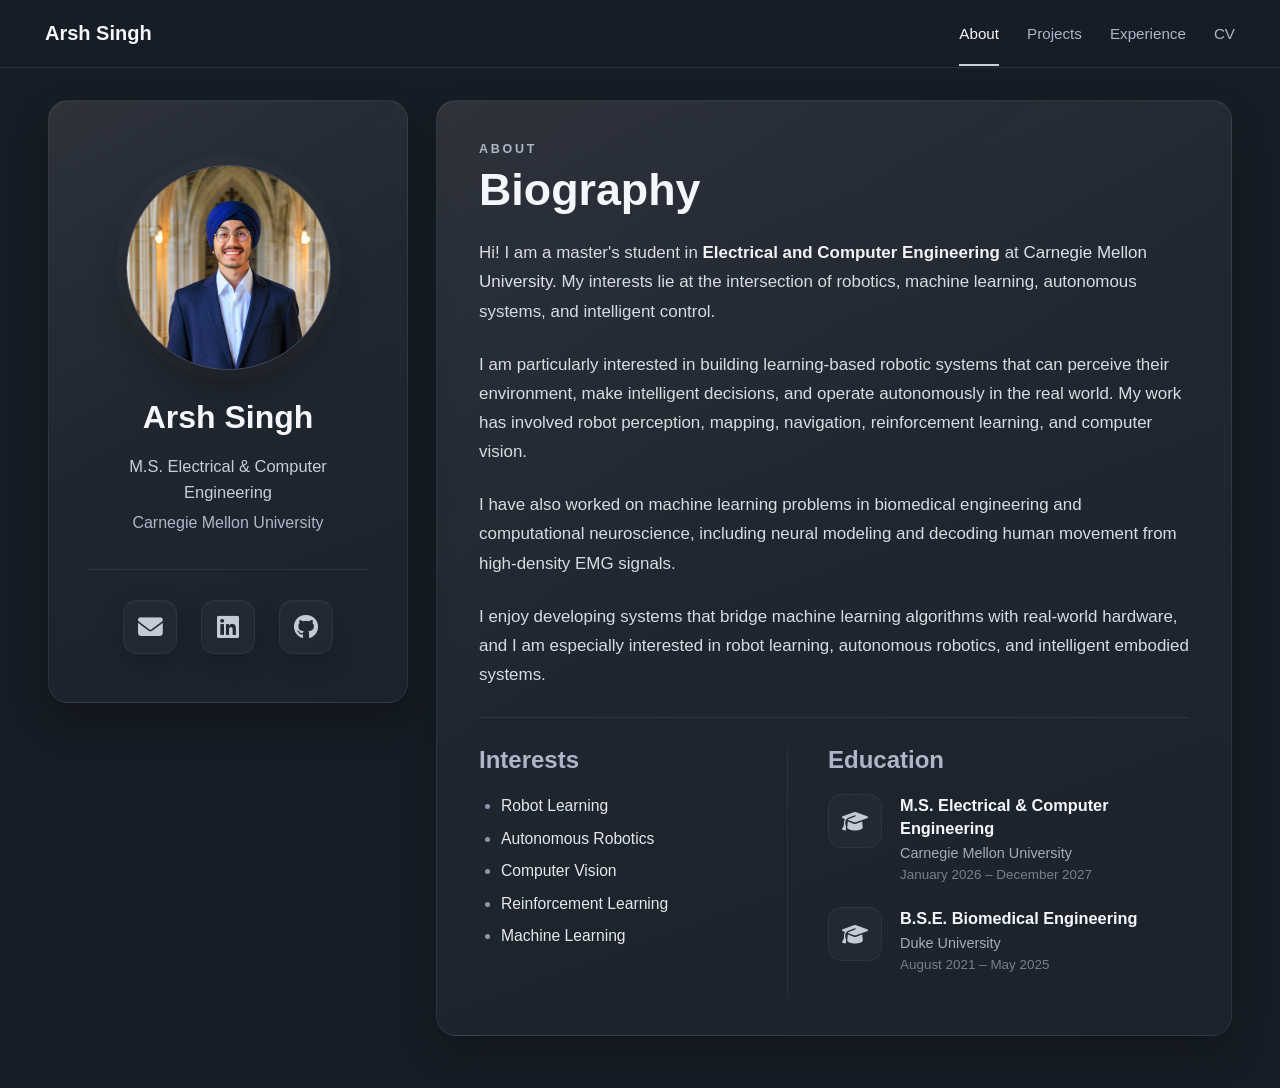
==== commit 034b1f42: "adding animated profile content block" ====
--- a/index.html
+++ b/index.html
@@ -191,6 +191,7 @@
 
     </main>
 
+    <script src="script.js"></script>
 </body>
 
 </html>
--- a/style.css
+++ b/style.css
@@ -129,7 +129,7 @@
 
     gap: 28px;
 
-    align-items: stretch;
+    align-items: start;
 }
 
 
@@ -150,6 +150,7 @@
     box-shadow:
         inset 0 1px 0 rgba(255, 255, 255, 0.035),
         0 18px 40px rgba(0, 0, 0, 0.28);
+    will-change: transform;
 }
 
 
@@ -1011,6 +1012,8 @@
 
     .profile-column {
         padding: 44px 34px 38px;
+        transform: none !important;
+        will-change: auto;
     }
 
 
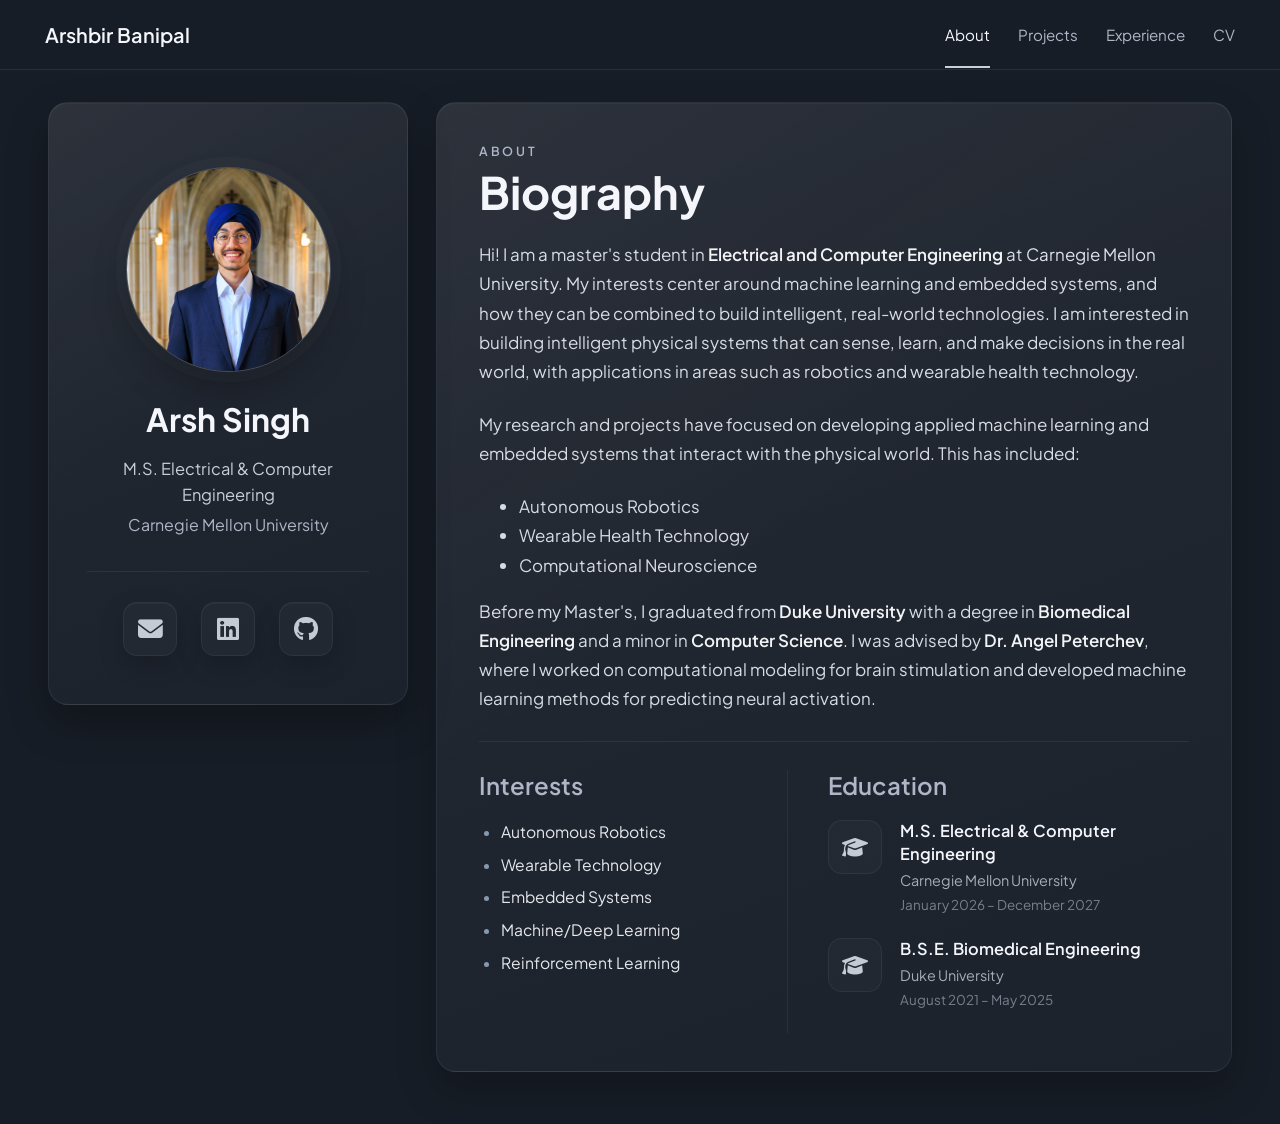
==== commit ec1e0274: "Updating bio." ====
--- a/index.html
+++ b/index.html
@@ -5,7 +5,7 @@
     <meta charset="UTF-8">
     <meta name="viewport" content="width=device-width, initial-scale=1.0">
 
-    <title>Arsh Singh | About</title>
+    <title>Arshbir Banipal | About</title>
 
     <link rel="stylesheet" href="style.css">
 
@@ -19,7 +19,7 @@
     <nav class="navbar">
 
         <div class="nav-name">
-            <a href="index.html">Arsh Singh</a>
+            <a href="index.html">Arshbir Banipal</a>
         </div>
 
         <div class="nav-links">
@@ -93,31 +93,40 @@
                     <a href="https://www.cmu.edu/" target="_blank">
                         Carnegie Mellon University.
                     </a>
-                    My interests lie at the intersection of robotics,
-                    machine learning, autonomous systems, and intelligent control.
+                    My interests center around machine learning and embedded systems, and how they
+                    can be combined to build intelligent, real-world technologies. I am interested
+                    in building intelligent physical systems that can sense, learn, and make
+                    decisions in the real world, with applications in areas such as robotics and
+                    wearable health technology.
                 </p>
 
                 <p>
-                    I am particularly interested in building learning-based
-                    robotic systems that can perceive their environment,
-                    make intelligent decisions, and operate autonomously in
-                    the real world. My work has involved robot perception,
-                    mapping, navigation, reinforcement learning, and
-                    computer vision.
+                    My research and projects have focused on developing applied machine learning and
+                    embedded systems that interact with the physical world. This has included:
                 </p>
 
+                <ul>
+                    <li>
+                        Autonomous Robotics
+                    </li>
+
+                    <li>
+                        Wearable Health Technology
+                    </li>
+
+                    <li>
+                        Computational Neuroscience
+                    </li>
+                </ul>
+
                 <p>
-                    I have also worked on machine learning problems in
-                    biomedical engineering and computational neuroscience,
-                    including neural modeling and decoding human movement
-                    from high-density EMG signals.
-                </p>
-
-                <p>
-                    I enjoy developing systems that bridge machine learning
-                    algorithms with real-world hardware, and I am especially
-                    interested in robot learning, autonomous robotics, and
-                    intelligent embodied systems.
+                    Before my Master's, I graduated from
+                    <strong>Duke University</strong> with a degree in
+                    <strong>Biomedical Engineering</strong> and a minor in
+                    <strong>Computer Science</strong>. I was advised by
+                    <strong>Dr. Angel Peterchev</strong>, where I worked on computational modeling
+                    for brain stimulation and developed machine learning methods for predicting
+                    neural activation.
                 </p>
 
             </div>
@@ -131,11 +140,12 @@
                     <h2>Interests</h2>
 
                     <ul>
-                        <li>Robot Learning</li>
                         <li>Autonomous Robotics</li>
-                        <li>Computer Vision</li>
+                        <li>Wearable Technology</li>
+                        <li>Embedded Systems</li>
+                        <li>Machine/Deep Learning</li>
                         <li>Reinforcement Learning</li>
-                        <li>Machine Learning</li>
+
                     </ul>
 
                 </div>
--- a/style.css
+++ b/style.css
@@ -1,6 +1,8 @@
 /* =========================================================
    GLOBAL
    ========================================================= */
+
+@import url("https://fonts.googleapis.com/css2?family=Plus+Jakarta+Sans:wght@400;500;600;700;800&display=swap");
 
 * {
     box-sizing: border-box;
@@ -23,7 +25,7 @@
 body {
     margin: 0;
 
-    font-family: Inter, -apple-system, BlinkMacSystemFont, "Segoe UI", "Helvetica Neue", Helvetica, Arial, sans-serif;
+    font-family: "Plus Jakarta Sans", -apple-system, BlinkMacSystemFont, "Segoe UI", "Helvetica Neue", Helvetica, Arial, sans-serif;
 
     background-color: var(--site-bg);
     color: var(--site-text);
@@ -511,7 +513,7 @@
 .projects-page .page-title {
     margin-bottom: 12px;
 
-    font-size: clamp(3rem, 5.4vw, 4.6rem);
+    font-size: clamp(2.65rem, 4.2vw, 3.7rem);
     font-weight: 680;
     line-height: 1;
     letter-spacing: 0;
@@ -1231,7 +1233,7 @@
     }
 
     .projects-page .page-title {
-        font-size: 3.15rem;
+        font-size: 2.75rem;
     }
 
     .projects-subtitle {
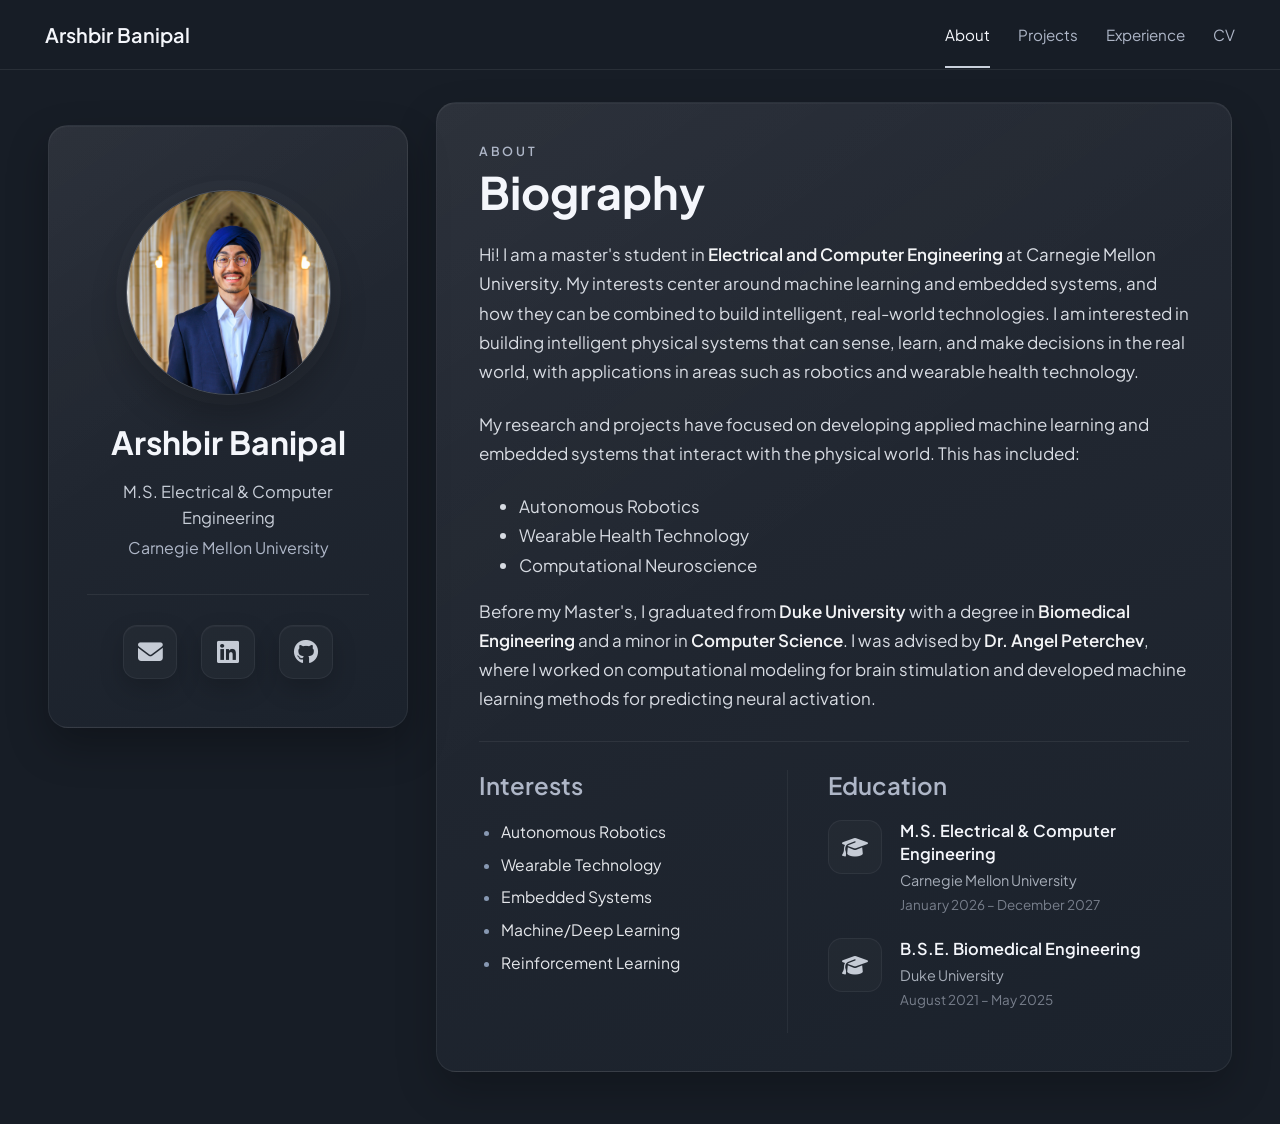
==== commit 9e453cf1: "Making some QoL changes." ====
--- a/index.html
+++ b/index.html
@@ -39,11 +39,11 @@
 
             <img
                 src="ArshProfPhoto.JPG"
-                alt="Arsh Singh"
+                alt="Arshbir Banipal"
                 class="profile-photo"
             >
 
-            <h1 class="profile-name">Arsh Singh</h1>
+            <h1 class="profile-name">Arshbir Banipal</h1>
 
             <p class="profile-subtitle">
                 M.S. Electrical & Computer Engineering
--- a/style.css
+++ b/style.css
@@ -1,13 +1,10 @@
 /* =========================================================
    GLOBAL
    ========================================================= */
-
 @import url("https://fonts.googleapis.com/css2?family=Plus+Jakarta+Sans:wght@400;500;600;700;800&display=swap");
-
 * {
     box-sizing: border-box;
 }
-
 :root {
     --site-bg: #171d26;
     --site-surface: #222731;
@@ -17,133 +14,85 @@
     --site-subtle: #8f98aa;
     --site-accent: #c9d0db;
 }
-
 html {
     scroll-behavior: smooth;
 }
-
 body {
     margin: 0;
-
     font-family: "Plus Jakarta Sans", -apple-system, BlinkMacSystemFont, "Segoe UI", "Helvetica Neue", Helvetica, Arial, sans-serif;
-
     background-color: var(--site-bg);
     color: var(--site-text);
 }
-
 a {
     color: inherit;
 }
-
-
 /* =========================================================
    NAVBAR
    ========================================================= */
-
 .navbar {
     width: 100%;
-
     display: flex;
     justify-content: space-between;
     align-items: center;
-
     padding: 22px 45px;
-
     border-bottom: 1px solid rgba(255, 255, 255, 0.08);
-
     background-color: var(--site-bg);
 }
-
-
 .nav-name a {
     text-decoration: none;
-
     font-size: 1.25rem;
     font-weight: 600;
-
     color: var(--site-text);
 }
-
-
 .nav-links {
     display: flex;
     align-items: center;
-
     gap: 28px;
 }
-
-
 .nav-links a {
     position: relative;
-
     text-decoration: none;
-
     font-size: 0.95rem;
-
     color: var(--site-muted);
-
     transition: color 0.2s ease;
 }
-
 .nav-links a::after {
     content: "";
     position: absolute;
     left: 0;
     right: 0;
     bottom: -24px;
-
     height: 2px;
-
     background: transparent;
-
-    transition: background 0.2s ease;
-}
-
-
+    transition: *background* 0.2s ease;
+}
 .nav-links a:hover {
     color: var(--site-text);
 }
-
-
 .nav-links a.active {
     color: var(--site-text);
 }
-
 .nav-links a.active::after {
     background: var(--site-accent);
 }
-
-
 /* =========================================================
    ABOUT PAGE
    ========================================================= */
-
 .about-container {
     max-width: 1400px;
-
     margin: 0 auto;
-
     padding: 32px 48px 52px;
-
     display: grid;
-
     grid-template-columns: minmax(320px, 360px) minmax(0, 1fr);
-
     gap: 28px;
-
     align-items: start;
 }
-
-
 /* =========================================================
    LEFT PROFILE COLUMN
    ========================================================= */
-
 .profile-column {
     text-align: center;
-
     padding: 56px 38px 48px;
-
     background:
         linear-gradient(145deg, rgba(255, 255, 255, 0.035), rgba(255, 255, 255, 0) 48%),
         linear-gradient(160deg, var(--site-surface-raised) 0%, #1b222c 100%);
@@ -152,133 +101,84 @@
     box-shadow:
         inset 0 1px 0 rgba(255, 255, 255, 0.035),
         0 18px 40px rgba(0, 0, 0, 0.28);
-    will-change: transform;
-}
-
-
+}
 .profile-photo {
     width: 205px;
     height: 205px;
-
     object-fit: cover;
     object-position: center;
-
     border-radius: 50%;
-
     display: block;
-
     margin: 8px auto 28px;
-
     border: 1px solid rgba(201, 208, 219, 0.24);
     box-shadow:
         0 0 0 10px rgba(255, 255, 255, 0.018),
         0 20px 36px rgba(0, 0, 0, 0.24);
 }
-
-
 .profile-name {
     margin: 0;
-
     font-size: 2rem;
-
     font-weight: 700;
-
     line-height: 1.2;
-
     color: var(--site-text);
 }
-
-
 .profile-subtitle {
     margin: 18px 0 6px;
-
     font-size: 1.03rem;
-
     line-height: 1.55;
-
     color: #c8ced8;
 }
-
-
 .profile-school {
     margin: 0;
-
     font-size: 1rem;
-
     line-height: 1.5;
-
     color: var(--site-muted);
 }
-
-
 /* =========================================================
    PROFILE LINKS
    ========================================================= */
-
 .profile-links {
     display: flex;
-
     justify-content: center;
-
     align-items: center;
-
     gap: 24px;
-
     margin-top: 34px;
     padding-top: 30px;
-
     border-top: 1px solid rgba(255, 255, 255, 0.065);
 }
-
-
 .profile-links a {
     display: flex;
     align-items: center;
     justify-content: center;
-
     width: 54px;
     height: 54px;
-
     color: #c5cbd5;
-
     font-size: 1.55rem;
-
     text-decoration: none;
-
     background: rgba(255, 255, 255, 0.025);
     border: 1px solid rgba(255, 255, 255, 0.055);
     border-radius: 14px;
     box-shadow:
         inset 0 1px 0 rgba(255, 255, 255, 0.035),
         0 10px 24px rgba(0, 0, 0, 0.18);
-
     transition:
-        background 0.18s ease,
+*background* 0.18s ease,
         border-color 0.18s ease,
         color 0.18s ease,
         transform 0.18s ease;
 }
-
-
 .profile-links a:hover {
     color: #ffffff;
-
     background: rgba(255, 255, 255, 0.055);
     border-color: rgba(255, 255, 255, 0.09);
-
     transform: translateY(-2px);
 }
-
-
 /* =========================================================
    RIGHT BIOGRAPHY COLUMN
    ========================================================= */
-
 .biography-column {
     min-width: 0;
-
     padding: 38px 42px;
-
     background:
         linear-gradient(145deg, rgba(255, 255, 255, 0.035), rgba(255, 255, 255, 0) 46%),
         linear-gradient(160deg, var(--site-surface-raised) 0%, #1b222c 100%);
@@ -288,270 +188,170 @@
         inset 0 1px 0 rgba(255, 255, 255, 0.035),
         0 18px 40px rgba(0, 0, 0, 0.22);
 }
-
 .about-eyebrow {
     margin: 3px 0 8px;
-
     font-size: 0.78rem;
     font-weight: 600;
     letter-spacing: 0.22em;
     line-height: 1.2;
     text-transform: uppercase;
-
     color: var(--site-muted);
 }
-
-
 .biography-title {
     margin: 0 0 24px;
-
     font-size: clamp(2.4rem, 3.5vw, 3rem);
-
     font-weight: 700;
-
     line-height: 1.1;
-
     color: var(--site-text);
 }
-
-
 .biography-text {
     max-width: 900px;
-
     font-size: 1.06rem;
-
     line-height: 1.72;
-
     color: #d7dbe2;
 }
-
-
 .biography-text p {
     margin: 0 0 24px;
 }
-
-
 .biography-text strong {
     font-weight: 600;
-
     color: #f2f3f5;
 }
-
-
 .biography-text a {
     color: #dde1e8;
-
     text-decoration: none;
 }
-
-
 .biography-text a:hover {
     color: #ffffff;
-
     text-decoration: underline;
     text-underline-offset: 4px;
 }
-
-
 /* =========================================================
    DETAILS SECTION
    ========================================================= */
-
 .about-details {
     display: grid;
-
     grid-template-columns: 0.8fr 1.2fr;
-
     gap: 40px;
-
     margin-top: 28px;
     padding-top: 28px;
-
     border-top: 1px solid rgba(255, 255, 255, 0.065);
 }
-
-
 .about-details h2 {
     margin: 0 0 20px;
-
     font-size: 1.5rem;
-
-    font-weight: 600;
-
+    font-weight: 600;
     color: var(--site-muted);
 }
-
-
 /* =========================================================
    INTERESTS
    ========================================================= */
-
 .interests ul {
     margin: 0;
-
     padding-left: 22px;
 }
-
-
 .interests li {
     margin-bottom: 9px;
-
     font-size: 0.98rem;
-
     line-height: 1.5;
-
     color: #e5e7eb;
 }
-
 .interests li::marker {
     color: #8798b2;
 }
-
-
 /* =========================================================
    EDUCATION
    ========================================================= */
-
 .education-summary {
     display: flex;
-
     flex-direction: column;
-
     padding-left: 40px;
-
     border-left: 1px solid rgba(255, 255, 255, 0.055);
 }
-
-
 .education-summary-item {
     display: flex;
-
     gap: 18px;
-
     margin-bottom: 24px;
 }
-
-
 .education-summary-item > i {
     display: flex;
     align-items: center;
     justify-content: center;
-
     flex: 0 0 54px;
     width: 54px;
     height: 54px;
     margin-top: 0;
-
     font-size: 1.3rem;
-
     color: #c5cbd5;
-
     background: rgba(255, 255, 255, 0.025);
     border: 1px solid rgba(255, 255, 255, 0.055);
     border-radius: 14px;
 }
-
-
 .education-summary-item h3 {
     margin: 0 0 5px;
-
     font-size: 1.02rem;
-
-    font-weight: 600;
-
+    font-weight: 600;
     line-height: 1.4;
-
     color: var(--site-text);
 }
-
-
 .education-summary-item p {
     margin: 0 0 4px;
-
     font-size: 0.9rem;
-
     color: #a6adb8;
 }
-
-
 .education-summary-item span {
     font-size: 0.84rem;
-
     color: #787f8c;
 }
-
-
 /* =========================================================
    GENERAL PAGE ELEMENTS
    ========================================================= */
-
 .page-container {
     max-width: 1150px;
-
     margin: 0 auto;
-
     padding: 60px 40px 100px;
 }
-
-
 .page-title {
     margin: 0 0 40px;
-
     font-size: 2.6rem;
-
     font-weight: 500;
-
-    color: #ffffff;
-}
-
+    color: #ffffff;
+}
 .projects-page {
     max-width: 1280px;
-
     padding-top: 58px;
 }
-
 .projects-page .page-title {
     margin-bottom: 12px;
-
     font-size: clamp(2.65rem, 4.2vw, 3.7rem);
     font-weight: 680;
     line-height: 1;
     letter-spacing: 0;
-
     color: var(--site-text);
     text-shadow: 0 10px 30px rgba(0, 0, 0, 0.28);
 }
-
 .projects-subtitle {
     margin: 0 0 30px;
-
     font-size: 1.45rem;
     line-height: 1.45;
-
     color: var(--site-muted);
 }
-
 .project-card-list {
     display: flex;
     flex-direction: column;
     gap: 26px;
 }
-
 .project-card {
     position: relative;
-
     display: grid;
-    grid-template-columns: minmax(230px, 29%) minmax(0, 1fr) 56px;
+    grid-template-columns: minmax(230px, 29%) minmax(0, 1fr);
     align-items: center;
     gap: 38px;
-
     min-height: 220px;
     width: 100%;
-    padding: 16px 22px 16px 16px;
-
+    padding: 16px;
     color: inherit;
     text-decoration: none;
-
     background:
         linear-gradient(145deg, rgba(255, 255, 255, 0.04), rgba(255, 255, 255, 0) 42%),
         linear-gradient(160deg, var(--site-surface-raised) 0%, var(--site-surface) 100%);
@@ -562,40 +362,19 @@
         inset 1px 0 0 rgba(255, 255, 255, 0.03),
         0 22px 44px rgba(0, 0, 0, 0.28),
         0 2px 6px rgba(0, 0, 0, 0.22);
-
     transition:
         border-color 0.2s ease,
         box-shadow 0.2s ease,
         transform 0.2s ease,
         background-color 0.2s ease;
 }
-
-.project-card:hover,
-.project-card:focus-visible {
-    transform: translateY(-3px);
-
-    border-color: rgba(255, 255, 255, 0.12);
-    box-shadow:
-        inset 0 1px 0 rgba(255, 255, 255, 0.1),
-        inset 1px 0 0 rgba(255, 255, 255, 0.04),
-        0 28px 52px rgba(0, 0, 0, 0.34),
-        0 2px 8px rgba(0, 0, 0, 0.25);
-}
-
-.project-card:focus-visible {
-    outline: 2px solid rgba(174, 181, 192, 0.75);
-    outline-offset: 4px;
-}
-
 .project-card-media {
     display: flex;
     align-items: center;
     justify-content: center;
-
     width: 100%;
     min-height: 194px;
     aspect-ratio: 1.55 / 1;
-
     background: linear-gradient(145deg, #151a20, #10151a);
     border: 1px solid rgba(255, 255, 255, 0.06);
     border-radius: 10px;
@@ -604,527 +383,307 @@
         inset 0 -18px 38px rgba(0, 0, 0, 0.2);
     overflow: hidden;
 }
-
 .project-card-media img {
     display: block;
-
     width: 100%;
     height: 100%;
-
     object-fit: fill;
 }
-
 .project-card-media-image {
     background: #11161c;
 }
-
 .project-placeholder-icon {
     position: relative;
-
     width: 78px;
     height: 64px;
-
     border: 5px solid #566071;
     border-radius: 8px;
-
     opacity: 0.72;
 }
-
 .project-placeholder-icon::before {
     content: "";
     position: absolute;
     right: 18px;
     top: 12px;
-
     width: 17px;
     height: 17px;
-
     background: #657083;
     border-radius: 50%;
 }
-
 .project-placeholder-icon::after {
     content: "";
     position: absolute;
     left: 11px;
     bottom: 10px;
-
     width: 48px;
     height: 28px;
-
     background: linear-gradient(135deg, #667185 0 45%, transparent 46%),
         linear-gradient(45deg, #535d6f 0 52%, transparent 53%);
 }
-
 .project-card-body {
     display: flex;
     flex-direction: column;
     align-items: flex-start;
-
     min-width: 0;
 }
-
 .project-card-date {
     display: block;
-
     max-width: 100%;
     margin-bottom: 14px;
-
     font-size: 0.82rem;
     font-weight: 500;
     letter-spacing: 0.22em;
     line-height: 1.2;
-
     color: var(--site-muted);
 }
-
 .project-card-title {
     display: block;
-
     max-width: 100%;
     margin-bottom: 14px;
-
     font-size: clamp(1.55rem, 2.05vw, 1.92rem);
     font-weight: 650;
     line-height: 1.2;
-
     color: var(--site-text);
 }
-
 .project-card-tags {
     display: block;
-
     max-width: 100%;
     margin-bottom: 18px;
-
     font-size: 1rem;
     line-height: 1.45;
     overflow-wrap: anywhere;
-
     color: var(--site-muted);
 }
-
 .project-card-description {
     display: block;
-
     width: 100%;
     max-width: 770px;
-
     font-size: 1.08rem;
     line-height: 1.58;
     overflow-wrap: anywhere;
-
     color: #d9dee8;
 }
-
 .project-card-links {
     display: block;
-
     margin-top: 14px;
-
     font-size: 0.95rem;
     line-height: 1.5;
-
     color: var(--site-muted);
 }
-
-.project-card-arrow {
-    display: flex;
-    align-items: center;
-    justify-content: center;
-
-    width: 54px;
-    height: 54px;
-
-    align-self: center;
-
-    font-size: 1.8rem;
-    font-weight: 300;
-    line-height: 1;
-
-    color: #dce2ed;
-
-    background: linear-gradient(145deg, #20252d, #171b21);
-    border: 1px solid rgba(255, 255, 255, 0.08);
-    border-radius: 50%;
-    box-shadow:
-        inset 0 1px 0 rgba(255, 255, 255, 0.07),
-        0 12px 24px rgba(0, 0, 0, 0.28);
-
-    transition:
-        color 0.2s ease,
-        transform 0.2s ease,
-        box-shadow 0.2s ease;
-}
-
-.project-card:hover .project-card-arrow,
-.project-card:focus-visible .project-card-arrow {
-    transform: translateX(3px);
-
-    color: #ffffff;
-    box-shadow:
-        inset 0 1px 0 rgba(255, 255, 255, 0.1),
-        0 14px 28px rgba(0, 0, 0, 0.34);
-}
-
 .back-link {
     display: inline-block;
-
     margin-bottom: 36px;
-
     font-size: 0.95rem;
-
     color: #aeb5c0;
-
     text-decoration: none;
 }
-
 .back-link:hover {
     color: #ffffff;
 }
-
 .project-header .page-title {
     margin-top: 0;
     margin-bottom: 12px;
-
     font-size: 3rem;
     line-height: 1.1;
 }
-
 /* =========================================================
    EXPERIENCE / PROJECT ITEMS
    ========================================================= */
-
 .experience-item,
 .project-item {
     margin-bottom: 42px;
 }
-
-
 /* Experience employer / lab name */
-
 .experience-item h2 {
     margin: 0 0 18px;
-
     font-size: 2rem;
-
-    font-weight: 600;
-
+    font-weight: 600;
     line-height: 1.25;
 }
-
-
 /* Keep project title styling unchanged */
-
 .project-item h2 {
     margin-bottom: 8px;
-
     font-size: 1.35rem;
-
-    font-weight: 600;
-}
-
-
+    font-weight: 600;
+}
 .experience-title-link {
     display: inline-flex;
     align-items: center;
     gap: 10px;
-
-    color: #ffffff;
-
+    color: #ffffff;
     text-decoration: none;
-
     transform-origin: left center;
-
     transition:
         transform 0.2s ease,
         color 0.2s ease;
 }
-
-
 .experience-title-link:hover {
     color: #ffffff;
-
     transform: scale(1.05);
 }
-
-
 .experience-arrow {
     display: inline-block;
-
-    color: #ffffff;
-
+    color: #ffffff;
     font-size: 0.9em;
     font-weight: 400;
-
     transition: transform 0.2s ease;
 }
-
-
 .experience-title-link:hover .experience-arrow {
     transform: translateX(5px);
 }
-
-
 /* Role + date / location row */
-
 .experience-meta {
     display: flex;
-
     justify-content: space-between;
-
     align-items: baseline;
-
     gap: 30px;
-
     margin-bottom: 18px;
 }
-
-
 .experience-meta h3 {
     margin: 0;
-
     font-size: 1.3rem;
-
-    font-weight: 600;
-
+    font-weight: 600;
     line-height: 1.4;
-
-    color: #ffffff;
-}
-
-
+    color: #ffffff;
+}
 .experience-meta .date {
     margin: 0;
-
     flex-shrink: 0;
-
     font-size: 0.9rem;
-
     line-height: 1.4;
-
     color: #8e96a3;
-
     text-align: right;
 }
-
-
 /* Experience description */
-
 .experience-item > p {
     margin: 0;
-
     font-size: 1.05rem;
-
     line-height: 1.55;
-
-    color: #ffffff;
-}
-
-
+    color: #ffffff;
+}
 /* Experience skills */
-
 .experience-item .skills {
     margin-top: 12px;
-
     font-size: 0.95rem;
-
     font-weight: 500;
-
     line-height: 1.5;
-
     color: #9da4b3;
 }
-
-
 /* Experience publication / repository links */
-
 .experience-item .experience-links {
     margin-top: 12px;
-
     font-size: 0.95rem;
-
     line-height: 1.6;
-
     color: #9da4b3;
 }
-
-
 .experience-links a {
     color: #ffffff;
-
     text-decoration: underline;
-
     text-underline-offset: 3px;
 }
-
-
 .experience-links a:hover {
     color: #cfd3dc;
 }
-
-
 /* Keep project titles unchanged */
-
 .project-title-link {
     color: #ffffff;
-
     text-decoration: none;
-
     transition: color 0.2s ease;
 }
-
-
 .project-title-link:hover {
     color: #2f6df6;
 }
-
-
 .date {
     margin-top: 4px;
-
     font-size: 0.9rem;
-
     color: #8e96a3;
 }
-
-
 /* =========================================================
    RESPONSIVE
    ========================================================= */
-
 @media (max-width: 900px) {
-
     .navbar {
         padding-left: 30px;
         padding-right: 30px;
     }
-
-
     .about-container {
         max-width: 760px;
-
         grid-template-columns: 1fr;
-
         gap: 24px;
-
         padding-left: 30px;
         padding-right: 30px;
     }
-
     .profile-column {
         padding: 44px 34px 38px;
         transform: none !important;
-        will-change: auto;
-    }
-
-
+    }
     .profile-photo {
         width: 190px;
         height: 190px;
     }
-
-
     .profile-name {
         font-size: 1.9rem;
     }
-
-
     .profile-subtitle,
     .profile-school {
         font-size: 1rem;
     }
-
-
     .biography-title {
         font-size: 2.6rem;
     }
-
-
     .about-details {
         grid-template-columns: 1fr;
-
         gap: 35px;
     }
-
     .education-summary {
         padding-left: 0;
-
         border-left: 0;
     }
-
-
     .page-container {
         padding-left: 30px;
         padding-right: 30px;
     }
-
     .project-card {
-        grid-template-columns: minmax(190px, 27%) minmax(0, 1fr) 48px;
+        grid-template-columns: minmax(190px, 27%) minmax(0, 1fr);
         gap: 28px;
-
         min-height: 200px;
-        padding: 14px 18px 14px 14px;
-    }
-
+        padding: 14px;
+    }
     .project-card-media {
         min-height: 170px;
     }
-
-    .project-card-arrow {
-        width: 48px;
-        height: 48px;
-    }
-}
-
-
+}
 /* =========================================================
    MOBILE
    ========================================================= */
-
 @media (max-width: 700px) {
-
     html,
     body {
         overflow-x: hidden;
     }
-
     .navbar {
         flex-direction: column;
-
         gap: 16px;
-
         padding: 20px 22px;
     }
-
-
     .nav-links {
         gap: 18px;
-
         flex-wrap: wrap;
-
         justify-content: center;
     }
-
     .nav-links a::after {
         bottom: -8px;
     }
-
-
     .about-container {
         width: auto;
         max-width: none;
         display: block;
-
         padding: 28px 44px 80px 22px;
         overflow: hidden;
     }
-
     .about-container * {
         min-width: 0;
     }
-
-
     .profile-column {
         width: 324px !important;
         max-width: 100% !important;
@@ -1132,130 +691,94 @@
         padding: 34px 20px 30px;
         overflow: hidden;
     }
-
-
     .profile-photo {
         width: 168px;
         height: 168px;
-
         margin-bottom: 24px;
     }
-
-
     .profile-name {
         font-size: 1.85rem;
     }
-
     .profile-subtitle,
     .profile-school {
         width: min(100%, 280px);
         max-width: 100%;
         margin-left: auto;
         margin-right: auto;
-
         overflow-wrap: normal;
     }
-
-
     .profile-links a {
         width: 50px;
         height: 50px;
-
         font-size: 1.35rem;
     }
-
     .profile-links {
         gap: 16px;
-
         margin-top: 28px;
         padding-top: 26px;
     }
-
     .biography-column {
         width: 324px !important;
         max-width: 100% !important;
         padding: 30px 20px;
         overflow: hidden;
     }
-
-
     .biography-title {
         font-size: 2.35rem;
-
         text-align: left;
     }
-
-
     .biography-text {
         font-size: 0.98rem;
-
         line-height: 1.75;
         overflow-wrap: normal;
         word-break: normal;
     }
-
-
     .about-details {
         margin-top: 24px;
         padding-top: 24px;
     }
-
     .about-details h2 {
         font-size: 1.35rem;
     }
-
     .education-summary-item {
         gap: 14px;
     }
-
     .education-summary-item > i {
         flex-basis: 48px;
         width: 48px;
         height: 48px;
-
         font-size: 1.15rem;
     }
-
-
     .page-container {
         padding: 40px 22px 80px;
     }
-
-
     .page-title {
         font-size: 2.2rem;
     }
-
     .projects-page {
         width: 100%;
         max-width: 100%;
         padding-top: 42px;
     }
-
     .projects-page .page-title {
         font-size: 2.75rem;
     }
-
     .projects-subtitle {
         width: min(100%, 300px);
         max-width: 300px;
         margin-bottom: 26px;
-
         font-size: 1.13rem;
     }
-
     .project-card-list {
         width: 100%;
         min-width: 0;
         align-items: center;
         gap: 22px;
     }
-
     .project-card {
         display: flex;
         flex-direction: column;
         gap: 22px;
-
         min-height: 0;
         min-width: 0;
         width: calc(100vw - 44px);
@@ -1263,318 +786,206 @@
         padding: 14px;
         overflow: hidden;
     }
-
     .project-card * {
         min-width: 0;
     }
-
     .project-card-media {
         flex: 0 0 auto;
-
         width: 100%;
         max-width: calc(100vw - 72px);
         min-height: 0;
         aspect-ratio: 1.75 / 1;
     }
-
     .project-card-body {
-        width: calc(100vw - 130px);
+        width: 100%;
         max-width: 100%;
-        padding-right: 58px;
-    }
-
+        padding-right: 0;
+    }
     .project-card-title {
         font-size: 1.55rem;
     }
-
     .project-card-tags {
         font-size: 0.95rem;
     }
-
     .project-card-description {
         font-size: 1rem;
     }
-
-    .project-card-arrow {
-        position: absolute;
-        right: 14px;
-        bottom: 14px;
-
-        width: 46px;
-        height: 46px;
-
-        font-size: 1.55rem;
-    }
-
-
     .experience-item h2 {
         font-size: 1.65rem;
     }
-
-
     .experience-meta {
         flex-direction: column;
-
         align-items: flex-start;
-
         gap: 6px;
-
         margin-bottom: 16px;
     }
-
-
     .experience-meta h3 {
         font-size: 1.2rem;
     }
-
-
     .experience-meta .date {
         text-align: left;
     }
-
-
     .experience-item > p {
         font-size: 1rem;
     }
 }
-
-
 /* =========================================================
    TECHNICAL BLOG POST
    ========================================================= */
-
 .technical-post {
     max-width: 950px;
 }
-
-
 /* =========================================================
    PROJECT HEADER
    ========================================================= */
-
 .project-header {
     margin-bottom: 65px;
 }
-
 .project-header .page-title {
     margin-bottom: 12px;
 }
-
 .project-header .date {
     margin: 0 0 12px;
 }
-
 .project-tech {
     margin: 0 0 28px;
-
     font-size: 0.95rem;
     font-weight: 500;
     line-height: 1.6;
-
     color: #9da4b3;
 }
-
 .project-intro {
     max-width: 850px;
-
     margin: 28px 0 0;
-
     font-size: 1.15rem;
     line-height: 1.75;
-
     color: #d7dbe2;
 }
-
-
 /* =========================================================
    BLOG SECTIONS
    ========================================================= */
-
 .detail-section {
     max-width: 900px;
-
     margin-bottom: 70px;
 }
-
 .detail-section h2 {
     margin: 0 0 24px;
-
     font-size: 1.8rem;
     font-weight: 600;
     line-height: 1.3;
-
-    color: #ffffff;
-}
-
+    color: #ffffff;
+}
 .detail-section h3 {
     margin: 42px 0 14px;
-
     font-size: 1.25rem;
     font-weight: 600;
-
-    color: #ffffff;
-}
-
+    color: #ffffff;
+}
 .detail-section p {
     margin: 0 0 20px;
-
     font-size: 1.05rem;
     line-height: 1.75;
-
     color: #e5e7eb;
 }
-
 .detail-section strong {
     font-weight: 600;
-
-    color: #ffffff;
-}
-
-
+    color: #ffffff;
+}
 /* =========================================================
    FIGURES
    ========================================================= */
-
 .project-figure {
     margin: 42px auto 50px;
-
     text-align: center;
 }
-
 .project-figure img {
     display: block;
-
     width: 100%;
     max-width: 850px;
     height: auto;
-
     margin: 0 auto;
-
     border-radius: 8px;
 }
-
-
 /* Schematic 3 + Arduino ECG figure */
-
 .project-figure-narrow img {
     max-width: 620px;
 }
-
-
 /* Main closed-loop result */
-
 .project-figure-featured img {
     max-width: 900px;
 }
-
-
 .project-figure figcaption {
     max-width: 720px;
-
     margin: 14px auto 0;
-
     font-size: 0.9rem;
     line-height: 1.55;
-
     color: #aeb5c0;
 }
-
-
 /* =========================================================
    EQUATIONS
    ========================================================= */
-
 .equation {
     margin: 30px 0;
-
     font-size: 1.2rem;
     font-weight: 600;
-
     text-align: center;
-
-    color: #ffffff;
-}
-
-
+    color: #ffffff;
+}
 /* =========================================================
    RESULTS TABLE
    ========================================================= */
-
 .table-wrapper {
     overflow-x: auto;
-
     margin: 32px 0 36px;
 }
-
 .project-table {
     width: 100%;
-
     border-collapse: collapse;
-
     font-size: 0.95rem;
 }
-
 .project-table th,
 .project-table td {
     padding: 13px 16px;
-
     border-bottom: 1px solid rgba(255, 255, 255, 0.12);
-
     text-align: left;
 }
-
 .project-table th {
     font-weight: 600;
-
-    color: #ffffff;
-
+    color: #ffffff;
     border-bottom: 1px solid rgba(255, 255, 255, 0.25);
 }
-
 .project-table td {
     color: #d7dbe2;
 }
-
-
 /* =========================================================
    TECHNICAL BLOG MOBILE
    ========================================================= */
-
 @media (max-width: 700px) {
-
     .project-header {
         margin-bottom: 50px;
     }
-
     .project-intro {
         font-size: 1.05rem;
     }
-
     .detail-section {
         margin-bottom: 55px;
     }
-
     .detail-section h2 {
         font-size: 1.55rem;
     }
-
     .detail-section h3 {
         font-size: 1.18rem;
     }
-
     .detail-section p {
         font-size: 1rem;
         line-height: 1.7;
     }
-
     .project-figure {
         margin: 32px auto 40px;
     }
-
     .project-figure-narrow img,
     .project-figure-featured img,
     .project-figure img {
         max-width: 100%;
     }
-
-}
+}
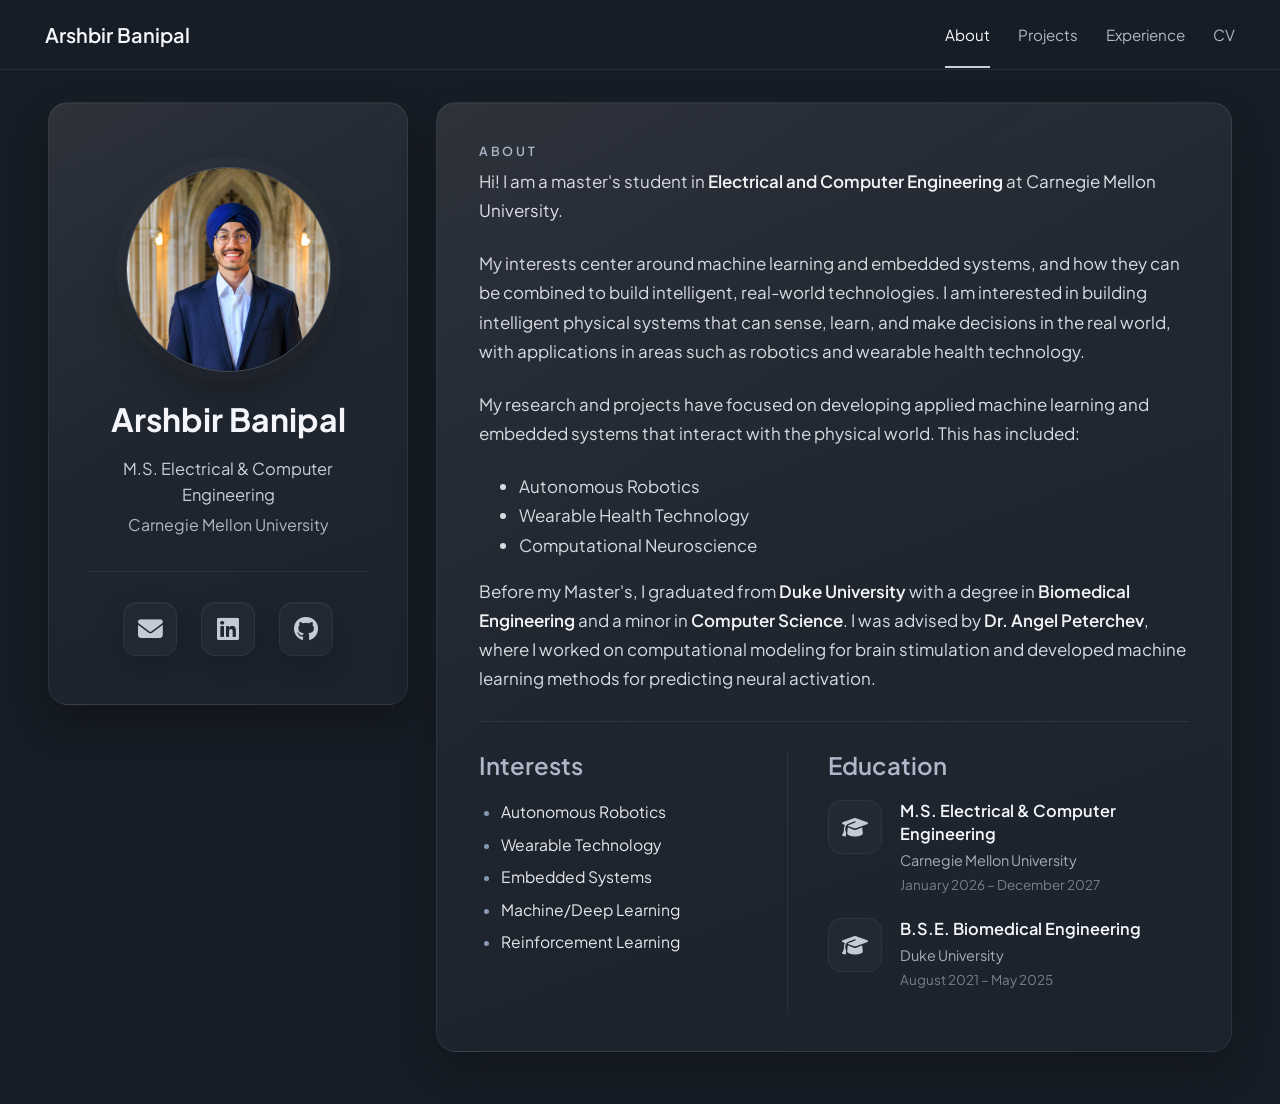
==== commit 0e35cfd7: "More QoL updated." ====
--- a/index.html
+++ b/index.html
@@ -83,8 +83,6 @@
 
             <p class="about-eyebrow">About</p>
 
-            <h1 class="biography-title">Biography</h1>
-
             <div class="biography-text">
 
                 <p>
@@ -93,6 +91,9 @@
                     <a href="https://www.cmu.edu/" target="_blank">
                         Carnegie Mellon University.
                     </a>
+                </p>
+
+                <p>
                     My interests center around machine learning and embedded systems, and how they
                     can be combined to build intelligent, real-world technologies. I am interested
                     in building intelligent physical systems that can sense, learn, and make
--- a/style.css
+++ b/style.css
@@ -554,6 +554,13 @@
     color: #8e96a3;
     text-align: right;
 }
+
+.experience-role {
+    text-align: left;
+    margin-bottom: 12px;
+}
+
+
 /* Experience description */
 .experience-item > p {
     margin: 0;
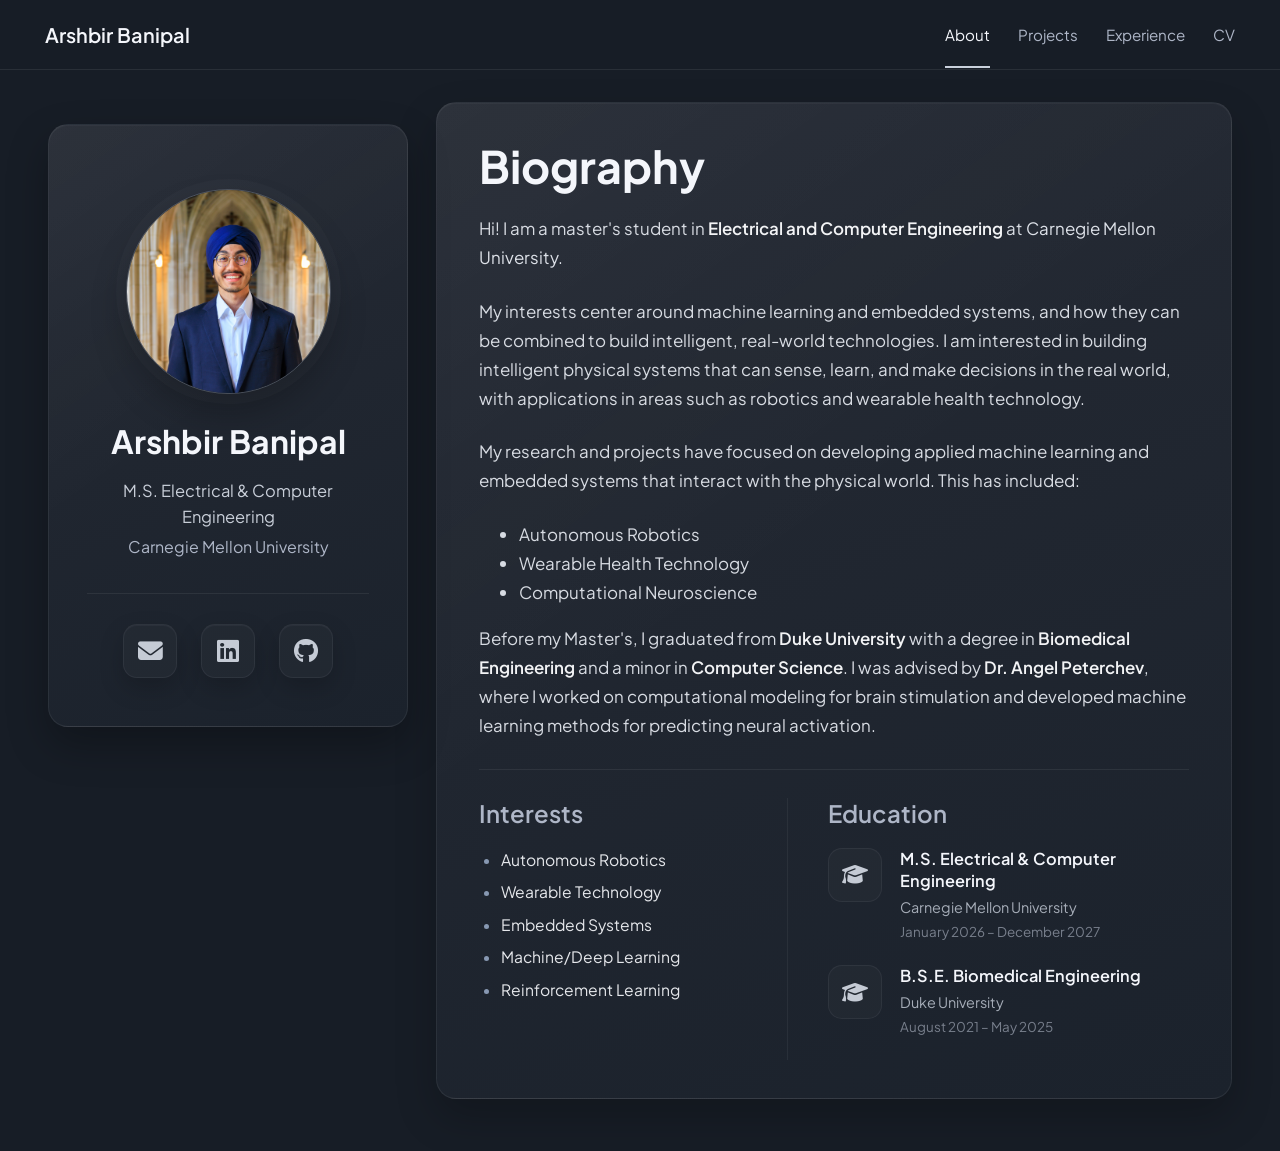
==== commit 290a0c84: "Fixing bio" ====
--- a/index.html
+++ b/index.html
@@ -81,7 +81,7 @@
         <!-- RIGHT SIDE -->
         <section class="biography-column">
 
-            <p class="about-eyebrow">About</p>
+            <h1 class="biography-title">Biography</h1>
 
             <div class="biography-text">
 
